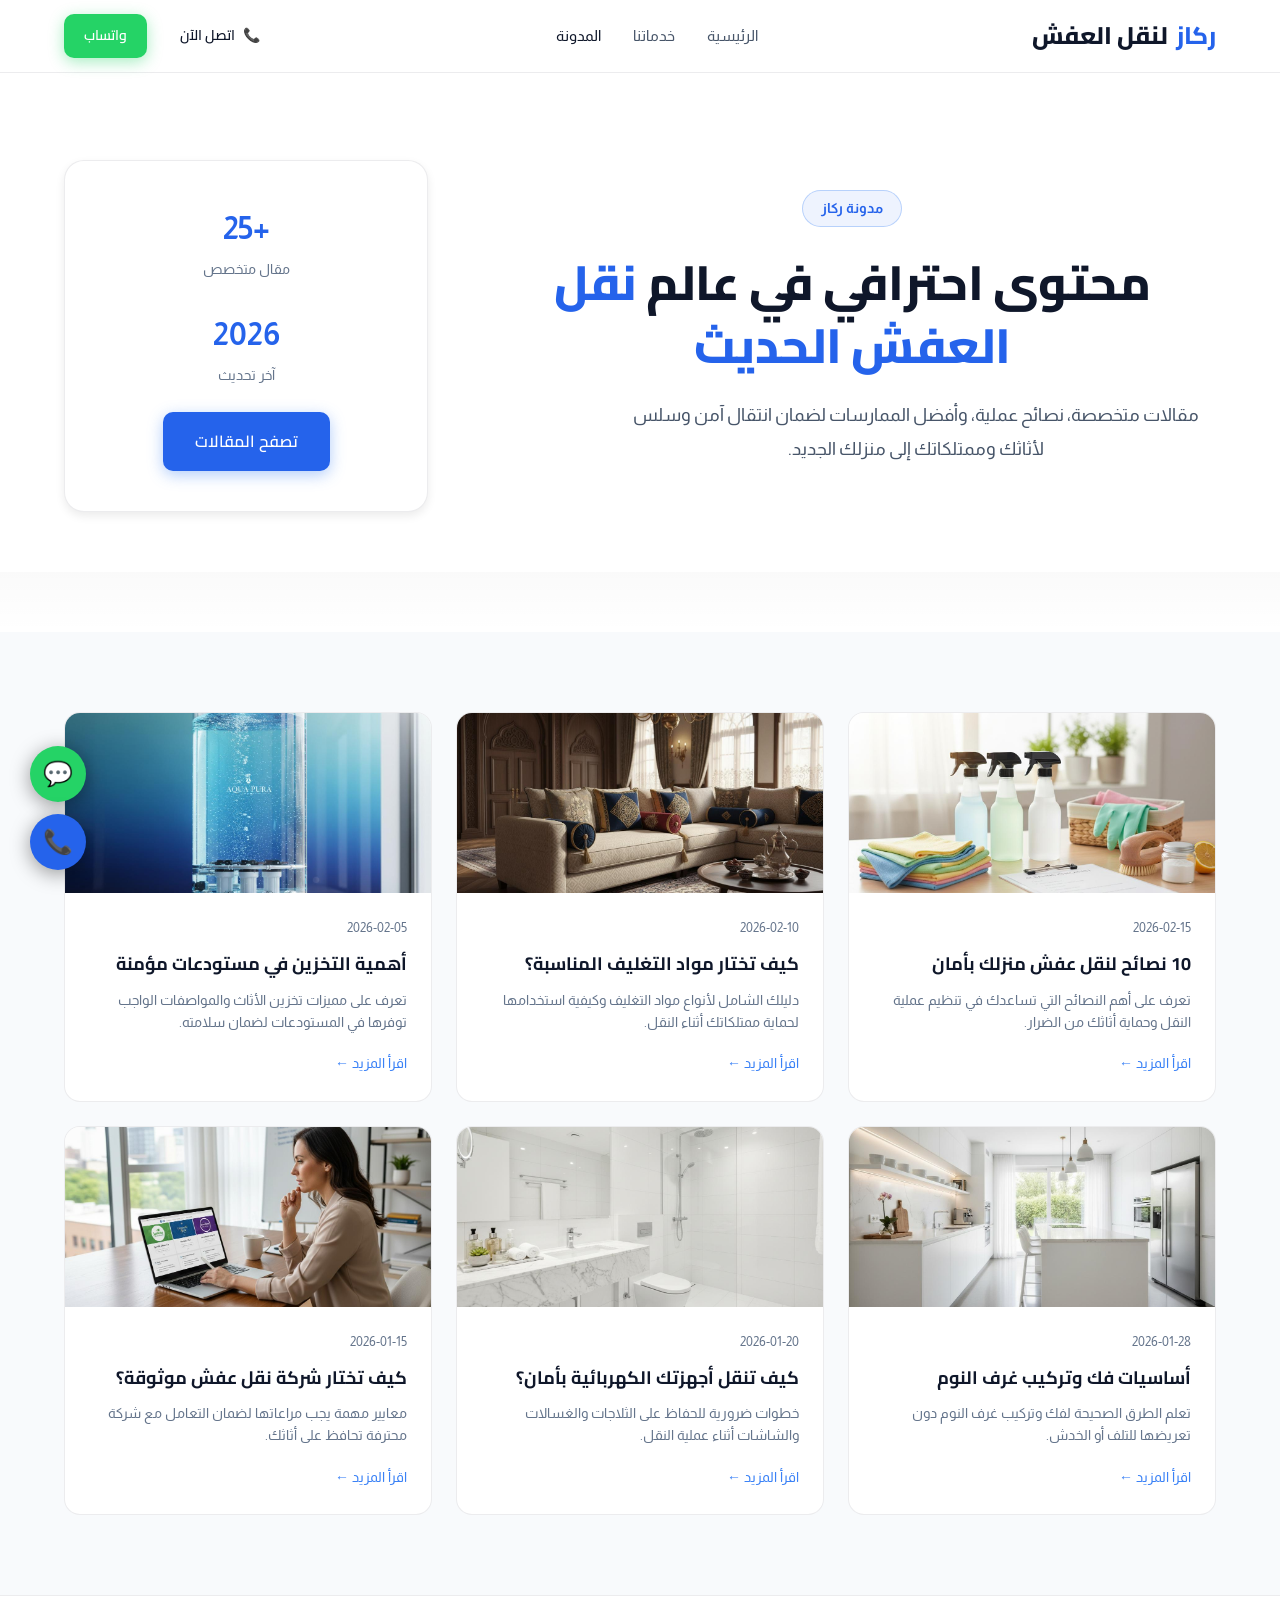
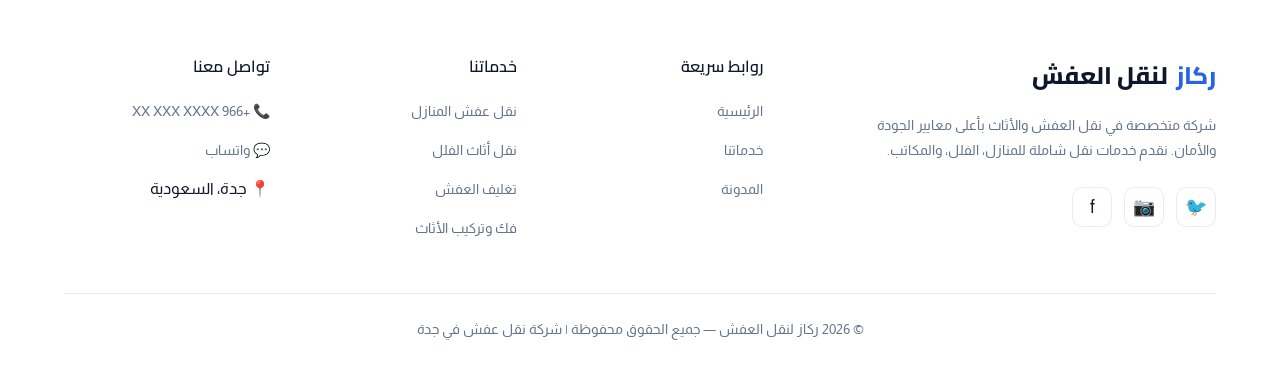
==== blog/index.html @ 2d454f8f "تعديل -1" ====
<!DOCTYPE html>
<html lang="ar" dir="rtl">
<head>
  <meta charset="UTF-8">
  <meta name="viewport" content="width=device-width, initial-scale=1.0">
  <meta name="description" content="مدونة ركاز لنقل العفش - نصائح وأفكار حول نقل الأثاث، تغليف العفش، فك وتركيب، وكل ما يتعلق بالانتقال بين المنازل.">
  <meta name="keywords" content="نصائح نقل عفش، نقل أثاث، تغليف عفش، فك وتركيب، شركة نقل عفش، جدة">
  <meta name="author" content="ركاز لنقل العفش">
  <meta name="robots" content="index, follow">
  
  <title>المدونة | ركاز لنقل العفش</title>
  
  <!-- Fonts -->
  <link rel="preconnect" href="https://fonts.googleapis.com">
  <link rel="preconnect" href="https://fonts.gstatic.com" crossorigin>
  <link href="https://fonts.googleapis.com/css2?family=Cairo:wght@400;500;600;700;800&family=Almarai:wght@300;400;700;800&display=swap" rel="stylesheet">
  
  <!-- Styles -->
  <link rel="stylesheet" href="../assets/css/style.css">
  
  <!-- Favicon -->
  <link rel="icon" type="image/png" href="../assets/images/favicon.png">
</head>
<body>
  <!-- Navbar -->
  <header class="navbar">
    <div class="container navbar__container">
      <a href="../index.html" class="navbar__logo">
        <span>ركاز</span> لنقل العفش
      </a>
      
      <nav class="navbar__menu">
        <a href="../index.html" class="navbar__link">الرئيسية</a>
        <a href="../services.html" class="navbar__link">خدماتنا</a>
        <a href="index.html" class="navbar__link active">المدونة</a>
      </nav>
      
      <div class="navbar__cta">
        <a href="tel:966XXXXXXXXX" class="btn btn--secondary" style="padding: 10px 20px; font-size: 14px;">
          <span>📞</span>
          اتصل الآن
        </a>
        <a href="https://wa.me/966XXXXXXXXX?text=مرحبا%20أريد%20الاستفسار%20عن%20خدمات%20نقل%20العفش" class="btn btn--whatsapp" style="padding: 10px 20px; font-size: 14px;" target="_blank" rel="noopener">
          واتساب
        </a>
      </div>
      
      <button class="navbar__toggle" aria-label="قائمة التنقل">
        <span></span>
        <span></span>
        <span></span>
      </button>
    </div>
  </header>

  <main>
    <!-- Page Header -->
<section class="blog-hero">
  <div class="container blog-hero__wrapper">

    <div class="blog-hero__text">
      <span class="blog-hero__badge">مدونة ركاز</span>

      <h1 class="blog-hero__title">
        محتوى احترافي في عالم
        <span>نقل العفش الحديث</span>
      </h1>

      <p class="blog-hero__description">
        مقالات متخصصة، نصائح عملية، وأفضل الممارسات
        لضمان انتقال آمن وسلس لأثاثك وممتلكاتك إلى منزلك الجديد.
      </p>
    </div>

    <div class="blog-hero__card">
      <div class="blog-hero__stat">
        <strong>+25</strong>
        <span>مقال متخصص</span>
      </div>

      <div class="blog-hero__stat">
        <strong>2026</strong>
        <span>آخر تحديث</span>
      </div>

      <a href="#articles" class="btn btn--primary btn--large">
        تصفح المقالات
      </a>
    </div>

  </div>

  <div class="blog-hero__divider"></div>
</section>

    <!-- Blog Grid -->
    <section class="blog-page">
      <div class="container">
        <div class="blog-grid">
          <!-- Article 1 -->
          <article class="blog-card animate-on-scroll">
            <div class="blog-card__image">
              <img src="../assets/images/blog-1.jpg" alt="نصائح نقل العفش" loading="lazy">
            </div>
            <div class="blog-card__content">
              <span class="blog-card__date">2026-02-15</span>
              <h2 class="blog-card__title">10 نصائح لنقل عفش منزلك بأمان</h2>
              <p class="blog-card__excerpt">
                تعرف على أهم النصائح التي تساعدك في تنظيم عملية النقل وحماية أثاثك من الضرار.
              </p>
              <a href="article.html" class="blog-card__link">
                اقرأ المزيد ←
              </a>
            </div>
          </article>

          <!-- Article 2 -->
          <article class="blog-card animate-on-scroll">
            <div class="blog-card__image">
              <img src="../assets/images/blog-2.jpg" alt="تغليف الأثاث" loading="lazy">
            </div>
            <div class="blog-card__content">
              <span class="blog-card__date">2026-02-10</span>
              <h2 class="blog-card__title">كيف تختار مواد التغليف المناسبة؟</h2>
              <p class="blog-card__excerpt">
                دليلك الشامل لأنواع مواد التغليف وكيفية استخدامها لحماية ممتلكاتك أثناء النقل.
              </p>
              <a href="article.html" class="blog-card__link">
                اقرأ المزيد ←
              </a>
            </div>
          </article>

          <!-- Article 3 -->
          <article class="blog-card animate-on-scroll">
            <div class="blog-card__image">
              <img src="../assets/images/blog-3.jpg" alt="تخزين العفش" loading="lazy">
            </div>
            <div class="blog-card__content">
              <span class="blog-card__date">2026-02-05</span>
              <h2 class="blog-card__title">أهمية التخزين في مستودعات مؤمنة</h2>
              <p class="blog-card__excerpt">
                تعرف على مميزات تخزين الأثاث والمواصفات الواجب توفرها في المستودعات لضمان سلامته.
              </p>
              <a href="article.html" class="blog-card__link">
                اقرأ المزيد ←
              </a>
            </div>
          </article>

          <!-- Article 4 -->
          <article class="blog-card animate-on-scroll">
            <div class="blog-card__image">
              <img src="../assets/images/blog-4.jpg" alt="فك وتركيب الأثاث" loading="lazy">
            </div>
            <div class="blog-card__content">
              <span class="blog-card__date">2026-01-28</span>
              <h2 class="blog-card__title">أساسيات فك وتركيب غرف النوم</h2>
              <p class="blog-card__excerpt">
                تعلم الطرق الصحيحة لفك وتركيب غرف النوم دون تعريضها للتلف أو الخدش.
              </p>
              <a href="article.html" class="blog-card__link">
                اقرأ المزيد ←
              </a>
            </div>
          </article>

          <!-- Article 5 -->
          <article class="blog-card animate-on-scroll">
            <div class="blog-card__image">
              <img src="../assets/images/blog-5.jpg" alt="نقل الأجهزة الكهربائية" loading="lazy">
            </div>
            <div class="blog-card__content">
              <span class="blog-card__date">2026-01-20</span>
              <h2 class="blog-card__title">كيف تنقل أجهزتك الكهربائية بأمان؟</h2>
              <p class="blog-card__excerpt">
                خطوات ضرورية للحفاظ على الثلاجات والغسالات والشاشات أثناء عملية النقل.
              </p>
              <a href="article.html" class="blog-card__link">
                اقرأ المزيد ←
              </a>
            </div>
          </article>

          <!-- Article 6 -->
          <article class="blog-card animate-on-scroll">
            <div class="blog-card__image">
              <img src="../assets/images/blog-6.jpg" alt="اختيار شركة نقل عفش" loading="lazy">
            </div>
            <div class="blog-card__content">
              <span class="blog-card__date">2026-01-15</span>
              <h2 class="blog-card__title">كيف تختار شركة نقل عفش موثوقة؟</h2>
              <p class="blog-card__excerpt">
                معايير مهمة يجب مراعاتها لضمان التعامل مع شركة محترفة تحافظ على أثاثك.
              </p>
              <a href="article.html" class="blog-card__link">
                اقرأ المزيد ←
              </a>
            </div>
          </article>
        </div>
        
        <!-- Pagination -->

      </div>
    </section>
  </main>

  <!-- Footer -->
  <footer class="footer">
    <div class="container">
      <div class="footer__grid">
        <div class="footer__brand">
          <a href="../index.html" class="footer__logo">
            <span>ركاز</span> لنقل العفش
          </a>
          <p class="footer__description">
            شركة متخصصة في نقل العفش والأثاث بأعلى معايير الجودة والأمان. نقدم خدمات نقل شاملة للمنازل، الفلل، والمكاتب.
          </p>
          <div class="footer__social">
            <a href="#" class="footer__social-link" aria-label="تويتر">🐦</a>
            <a href="#" class="footer__social-link" aria-label="انستغرام">📷</a>
            <a href="#" class="footer__social-link" aria-label="فيسبوك">f</a>
          </div>
        </div>
        
        <div class="footer__column">
          <h4 class="footer__title">روابط سريعة</h4>
          <ul class="footer__links">
            <li><a href="../index.html">الرئيسية</a></li>
            <li><a href="../services.html">خدماتنا</a></li>
            <li><a href="index.html">المدونة</a></li>
          </ul>
        </div>
        
        <div class="footer__column">
          <h4 class="footer__title">خدماتنا</h4>
          <ul class="footer__links">
            <li><a href="../services.html">نقل عفش المنازل</a></li>
            <li><a href="../services.html">نقل أثاث الفلل</a></li>
            <li><a href="../services.html">تغليف العفش</a></li>
            <li><a href="../services.html">فك وتركيب الأثاث</a></li>
          </ul>
        </div>
        
        <div class="footer__column">
          <h4 class="footer__title">تواصل معنا</h4>
          <ul class="footer__links">
            <li><a href="tel:966XXXXXXXXX">📞 +966 XX XXX XXXX</a></li>
            <li><a href="https://wa.me/966XXXXXXXXX">💬 واتساب</a></li>
            <li><span>📍 جدة، السعودية</span></li>
          </ul>
        </div>
      </div>
      
      <div class="footer__bottom">
        <p class="footer__copyright">
          © 2026 ركاز لنقل العفش — جميع الحقوق محفوظة | شركة نقل عفش في جدة
        </p>
      </div>
    </div>
  </footer>

  <!-- Floating Buttons -->
  <div class="floating-buttons">
    <a href="https://wa.me/966XXXXXXXXX?text=مرحبا%20أريد%20الاستفسار%20عن%20خدمات%20نقل%20العفش" class="floating-btn floating-btn--whatsapp" target="_blank" rel="noopener" aria-label="تواصل عبر واتساب">
      <span>💬</span>
    </a>
    <a href="tel:966XXXXXXXXX" class="floating-btn floating-btn--call" aria-label="اتصل بنا">
      <span>📞</span>
    </a>
  </div>

  <!-- Scripts -->
  <script src="../assets/js/main.js"></script>
</body>
</html>
---- assets/css/style.css ----
/* ============================================
   ركاز لنقل العفش - Premium Furniture Moving Services Website
   Dark Theme Design
   ============================================ */

/* CSS Variables */
:root {
  --bg-primary: #ffffff;
  --bg-secondary: #f8fafc;
  --bg-card: #ffffff;
  --bg-card-hover: #f1f5f9;

  --accent-primary: #2563eb;
  --accent-secondary: #3b82f6;
  --accent-glow: rgba(37, 99, 235, 0.15);

  --text-primary: #0f172a;
  --text-secondary: #475569;
  --text-muted: #64748b;

  --whatsapp: #25d366;
  --whatsapp-dark: #128c7e;

  --border-color: rgba(15, 23, 42, 0.08);

  --shadow-sm: 0 1px 2px rgba(0, 0, 0, 0.06);
  --shadow-md: 0 4px 10px rgba(0, 0, 0, 0.08);
  --shadow-lg: 0 15px 30px rgba(0, 0, 0, 0.08);
  --shadow-glow: 0 0 40px rgba(37, 99, 235, 0.08);

  --transition-fast: 0.2s ease;
  --transition-normal: 0.3s ease;
  --transition-slow: 0.5s ease;
}

/* Reset & Base */
*,
*::before,
*::after {
  margin: 0;
  padding: 0;
  box-sizing: border-box;
}

html {
  scroll-behavior: smooth;
  font-size: 16px;
}

body {
  font-family: 'Almarai', -apple-system, BlinkMacSystemFont, sans-serif;
  direction: rtl;
  text-align: right;
  line-height: 1.7;
  color: var(--text-primary);
  background-color: var(--bg-primary);
  overflow-x: hidden;
}

h1,
h2,
h3,
h4,
h5,
h6 {
  font-family: 'Cairo', 'Tajawal', sans-serif;
  font-weight: 700;
  line-height: 1.3;
  color: var(--text-primary);
}

p {
  margin-bottom: 1rem;
  color: var(--text-secondary);
}

a {
  text-decoration: none;
  color: inherit;
  transition: var(--transition-fast);
}

img {
  max-width: 100%;
  height: auto;
  display: block;
}

ul,
ol {
  list-style: none;
}

button {
  cursor: pointer;
  border: none;
  background: none;
  font-family: inherit;
}

/* Container */
.container {
  width: 100%;
  max-width: 1200px;

  margin: 0 auto;
  padding: 0 24px;
}

/* ============================================
   Typography
   ============================================ */

.section-title {
  font-size: 36px;
  margin-bottom: 1rem;
  color: var(--text-primary);
  text-align: center;
}

.section-subtitle {
  font-size: 18px;
  color: var(--text-secondary);
  margin-bottom: 3rem;
  text-align: center;
}

/* ============================================
   Buttons
   ============================================ */

.btn {
  display: inline-flex;
  align-items: center;
  justify-content: center;
  gap: 8px;
  padding: 14px 28px;
  font-size: 15px;
  font-weight: 600;
  border-radius: 10px;
  transition: var(--transition-fast);
  font-family: 'Cairo', sans-serif;
}

.btn--primary {
  background: var(--accent-primary);
  color: var(--text-primary);
  box-shadow: 0 4px 15px rgba(59, 130, 246, 0.4);
}

.btn--primary:hover {
  background: var(--accent-secondary);
  transform: translateY(-2px);
  box-shadow: 0 6px 20px rgba(59, 130, 246, 0.5);
}

.btn--secondary {
  background: transparent;
  color: var(--text-primary);
  border: 1px solid rgba(255, 255, 255, 0.2);
}

.btn--secondary:hover {
  background: rgba(255, 255, 255, 0.1);
  border-color: rgba(255, 255, 255, 0.3);
}

.btn--whatsapp {
  background: var(--whatsapp);
  color: white;
  box-shadow: 0 4px 15px rgba(37, 211, 102, 0.4);
}

.btn--whatsapp:hover {
  background: var(--whatsapp-dark);
  transform: translateY(-2px);
  box-shadow: 0 6px 20px rgba(37, 211, 102, 0.5);
}

.btn--large {
  padding: 16px 32px;
  font-size: 16px;
}

/* ============================================
   Navbar
   ============================================ */

.navbar {
  position: fixed;
  top: 0;
  right: 0;
  left: 0;
  z-index: 1000;
  background: rgba(255, 255, 255, 0.8);
  backdrop-filter: blur(12px);
  border-bottom: 1px solid var(--border-color);
  transition: var(--transition-fast);
}

.navbar__container {
  display: flex;
  align-items: center;
  justify-content: space-between;
  height: 72px;
}

.navbar__logo {
  font-family: 'Cairo', sans-serif;
  font-size: 24px;
  font-weight: 800;
  color: var(--text-primary);
  display: flex;
  align-items: center;
  gap: 8px;
}

.navbar__logo span {
  color: var(--accent-primary);
}

.navbar__menu {
  display: flex;
  align-items: center;
  gap: 2rem;
}

.navbar__link {
  font-size: 15px;
  font-weight: 500;
  color: var(--text-secondary);
  padding: 8px 0;
  position: relative;
  transition: var(--transition-fast);
}

.navbar__link:hover,
.navbar__link.active {
  color: var(--text-primary);
}

.navbar__cta {
  display: flex;
  align-items: center;
  gap: 12px;
}

.navbar__toggle {
  display: none;
  flex-direction: column;
  gap: 5px;
  padding: 8px;
}

.navbar__toggle span {
  display: block;
  width: 24px;
  height: 2px;
  background: var(--text-primary);
  border-radius: 2px;
  transition: var(--transition-fast);
}

/* ============================================
   Hero Section
   ============================================ */

.hero {
  min-height: 100vh;
  display: flex;
  flex-direction: column;
  justify-content: center;
  align-items: center;
  padding-top: 72px;
  position: relative;
  overflow: hidden;

  background-image: url('../images/hero-moving.jpg');
  background-size: cover;
  background-position: center;
  background-repeat: no-repeat;
}

.hero::before {
  content: '';
  position: absolute;
  inset: 0;

  background:
    /* Dark overlay */
    linear-gradient(rgba(10, 14, 23, 0.55),
      rgba(10, 14, 23, 0.55)),

    /* glow effects (اللي عندك) */
    radial-gradient(ellipse at top, rgba(59, 130, 246, 0.08) 0%, transparent 50%),
    radial-gradient(ellipse at bottom right, rgba(59, 130, 246, 0.05) 0%, transparent 40%);

  pointer-events: none;
}

.about-rich {
  padding: 120px 0;
  background-color: var(--bg-primary);
}

.about-rich__header {
  text-align: center;
  max-width: 780px;
  margin: 0 auto 70px;
  padding: 40px 30px;
  position: relative;

  background: rgba(255,255,255,0.6);
  backdrop-filter: blur(10px);

  border-radius: 20px;
}

.about-rich__badge {
  display: inline-block;
  font-size: 14px;
  color: var(--accent-primary);
  background: rgba(37,99,235,0.08);
  padding: 6px 18px;
  border-radius: 50px;
  margin-bottom: 18px;
  font-weight: 600;
}

.about-rich__cards {
  display: grid;
  grid-template-columns: repeat(2, 1fr);
  gap: 28px;
  margin-bottom: 50px;
}

.about-box {
  background: #ffffff;
  padding: 35px;
  border-radius: 18px;
  border: 1px solid var(--border-color);
  box-shadow: var(--shadow-sm);
  transition: var(--transition-normal);
  position: relative;
  overflow: hidden;
}
.about-box::before {
  content: "";
  position: absolute;
  top: 0;
  right: 0;
  width: 6px;
  height: 100%;
  background: var(--accent-primary);
  opacity: 0.7;
}

.about-box:hover {
  transform: translateY(-6px);
  box-shadow: var(--shadow-lg);
}
.about-rich__features {
  display: grid;
  grid-template-columns: repeat(2, 1fr);
  gap: 14px;
  margin-bottom: 50px;
  color: var(--text-secondary);
}

.about-rich__stats {
  display: flex;
  justify-content: center;
  gap: 60px;
  margin-bottom: 40px;
}

.about-rich__stats strong {
  font-size: 36px;
  color: var(--accent-primary);
  display: block;
  text-align: center;
}

.about-rich__stats span {
  font-size: 14px;
  color: var(--text-muted);
}
.btn--primary,
.btn--primary:link,
.btn--primary:visited {
  color: #fff;
}
.about-rich__cta {
  text-align: center;
}
.about-rich__title {
  font-size: 38px;
  line-height: 1.4;
  margin-bottom: 18px;
  letter-spacing: -0.5px;
}

.about-rich__title .highlight {
  color: var(--accent-primary);
  position: relative;
}

.about-rich__title .highlight::after {
  content: "";
  position: absolute;
  right: 0;
  bottom: -6px;
  width: 100%;
  height: 8px;
  background: rgba(37,99,235,0.15);
  border-radius: 4px;
  z-index: -1;
}
.hero__content {
  text-align: center;
  position: relative;
  z-index: 1;
  max-width: 800px;
  padding: 0 24px;
}

.hero__badge {
  display: inline-flex;
  align-items: center;
  gap: 8px;
  background: rgba(59, 130, 246, 0.1);
  color: #ffffff;
  padding: 8px 20px;
  border-radius: 50px;
  font-size: 14px;
  margin-bottom: 2rem;
  border: 1px solid rgba(59, 130, 246, 0.2);
}

.hero__title {
  font-size: 52px;
  color: #ffffff;
  text-shadow:
    0 2px 8px rgba(0, 0, 0, 0.6),
    0 4px 20px rgba(0, 0, 0, 0.4);
  margin-bottom: 1.5rem;
  line-height: 1.2;
  font-weight: 800;
}

.hero__title .highlight {
  color: var(--accent-primary);
}

.hero-btn {
  color: #ffffff;

}

.hero__description {
  font-size: 18px;
  color: #ffffff;
  margin-bottom: 2.5rem;
  max-width: 600px;
  margin-left: auto;
  margin-right: auto;
}

.hero__buttons {
  display: flex;
  gap: 16px;
  justify-content: center;
  flex-wrap: wrap;
  margin-bottom: 4rem;
}

.hero__stats {
  display: flex;
  justify-content: center;
  gap: 4rem;
  flex-wrap: wrap;
}

.hero__stat {
  text-align: center;
}

.hero__stat-number {
  font-size: 42px;
  font-weight: 800;
  color: #d7ddeb;
  font-family: 'Cairo', sans-serif;
  line-height: 1;
}

.hero__stat-label {
  font-size: 14px;
  color: #d7ddeb;
  margin-top: 8px;
}

.hero__scroll {
  position: absolute;
  bottom: 40px;
  left: 50%;
  transform: translateX(-50%);
  color: var(--text-muted);
  font-size: 24px;
  animation: bounce 2s infinite;
}

@keyframes bounce {

  0%,
  20%,
  50%,
  80%,
  100% {
    transform: translateX(-50%) translateY(0);
  }

  40% {
    transform: translateX(-50%) translateY(-10px);
  }

  60% {
    transform: translateX(-50%) translateY(-5px);
  }
}

/* ============================================
   AC Maintenance Section
   ============================================ */

.ac-maintenance {
  padding: 100px 0;
  background: linear-gradient(135deg, var(--bg-primary) 0%, var(--bg-secondary) 100%);
  position: relative;
  overflow: hidden;
}

.ac-maintenance::before {
  content: '';
  position: absolute;
  top: 0;
  right: 0;
  left: 0;
  bottom: 0;
  background:
    radial-gradient(ellipse at top left, rgba(59, 130, 246, 0.1) 0%, transparent 50%),
    radial-gradient(ellipse at bottom right, rgba(37, 211, 102, 0.05) 0%, transparent 40%);
  pointer-events: none;
}

.ac-maintenance__header {
  text-align: center;
  margin-bottom: 60px;
  position: relative;
  z-index: 1;
}

.ac-maintenance__badge {
  display: inline-flex;
  align-items: center;
  gap: 8px;
  background: linear-gradient(135deg, rgba(37, 211, 102, 0.15) 0%, rgba(59, 130, 246, 0.15) 100%);
  color: var(--accent-secondary);
  padding: 10px 24px;
  border-radius: 50px;
  font-size: 14px;
  font-weight: 600;
  margin-bottom: 1.5rem;
  border: 1px solid rgba(59, 130, 246, 0.3);
}

.ac-maintenance__container {
  display: grid;
  grid-template-columns: 1fr 1fr;
  gap: 60px;
  align-items: center;
  position: relative;
  z-index: 1;
}

.ac-maintenance__image {
  position: relative;
  border-radius: 24px;
  overflow: hidden;
  box-shadow: var(--shadow-lg);
}

.ac-maintenance__image img {
  width: 100%;
  height: 500px;
  object-fit: cover;
}

.ac-maintenance__experience {
  position: absolute;
  bottom: 24px;
  right: 24px;
  background: rgba(10, 14, 23, 0.9);
  backdrop-filter: blur(10px);
  padding: 20px 30px;
  border-radius: 16px;
  text-align: center;
  border: 1px solid var(--border-color);
}

.ac-maintenance__years {
  display: block;
  font-size: 42px;
  font-weight: 800;
  color: var(--accent-primary);
  font-family: 'Cairo', sans-serif;
  line-height: 1;
}

.ac-maintenance__exp-text {
  font-size: 14px;
  color: var(--text-secondary);
  margin-top: 4px;
  display: block;
}

.ac-maintenance__title {
  font-size: 32px;
  margin-bottom: 20px;
  color: var(--text-primary);
}

.ac-maintenance__description {
  font-size: 16px;
  color: var(--text-secondary);
  margin-bottom: 32px;
  line-height: 1.8;
}

.ac-maintenance__services {
  display: grid;
  grid-template-columns: repeat(2, 1fr);
  gap: 20px;
  margin-bottom: 32px;
}

.ac-service-item {
  display: flex;
  align-items: flex-start;
  gap: 16px;
  background: var(--bg-card);
  padding: 20px;
  border-radius: 16px;
  border: 1px solid var(--border-color);
  transition: var(--transition-fast);
}

.ac-service-item:hover {
  background: var(--bg-card-hover);
  transform: translateY(-4px);
  border-color: rgba(59, 130, 246, 0.3);
}

.ac-service-item__icon {
  width: 48px;
  height: 48px;
  background: rgba(59, 130, 246, 0.1);
  border-radius: 12px;
  display: flex;
  align-items: center;
  justify-content: center;
  font-size: 24px;
  flex-shrink: 0;
}

.ac-service-item__content h4 {
  font-size: 16px;
  margin-bottom: 6px;
  color: var(--text-primary);
}

.ac-service-item__content p {
  font-size: 13px;
  color: var(--text-muted);
  margin-bottom: 0;
  line-height: 1.5;
}

.ac-maintenance__features {
  display: grid;
  grid-template-columns: repeat(2, 1fr);
  gap: 12px;
  margin-bottom: 32px;
}

.ac-feature {
  display: flex;
  align-items: center;
  gap: 10px;
  font-size: 14px;
  color: var(--text-secondary);
}

.ac-feature__check {
  width: 22px;
  height: 22px;
  background: rgba(37, 211, 102, 0.15);
  border-radius: 50%;
  display: flex;
  align-items: center;
  justify-content: center;
  color: var(--whatsapp);
  font-size: 12px;
  font-weight: 700;
  flex-shrink: 0;
}

.ac-maintenance__cta {
  display: flex;
  gap: 16px;
  flex-wrap: wrap;
}

/* ============================================
   Services Grid Section
   ============================================ */
.section-title {
  font-size: 42px;
  font-weight: 800;
  margin-bottom: 14px;
  text-align: center;
  position: relative;
  width: fit-content;
  margin-inline: auto; /* السحر هنا */
  letter-spacing: -0.5px;
}
.section-title::after {
  content: "";
  position: absolute;
  left: 50%;
  transform: translateX(-50%);
  bottom: -10px;
  width: 70px;
  height: 4px;
  background: var(--accent-primary);
  border-radius: 3px;
}
.section-subtitle {
  font-size: 18px;
  color: var(--text-secondary);
  max-width: 600px;
  margin: 25px auto 0;
  line-height: 1.8;
}
.section-badge {
  display: inline-block;
  font-size: 14px;
  font-weight: 600;
  color: var(--accent-primary);
  background: rgba(37,99,235,.08);
  padding: 6px 18px;
  border-radius: 50px;
  margin-bottom: 18px;
}
.services-grid__header {
  text-align: center;
}
.service-grid-card {
  background: #fff;
  border-radius: 18px;
  overflow: hidden;
  border: 1px solid var(--border-color);
  transition: var(--transition-normal);
  position: relative;
  cursor: pointer;
}

.service-grid-card:hover {
  transform: translateY(-10px);
  box-shadow: var(--shadow-lg);
}

.services-grid__container {
  display: grid;
  grid-template-columns: repeat(3, 1fr);
  gap: 24px;
}

.service-grid-card {
  background: var(--bg-card);
  border-radius: 16px;
  overflow: hidden;
  border: 1px solid var(--border-color);
  transition: var(--transition-fast);
}

.service-grid-card:hover {
  background: var(--bg-card-hover);
  transform: translateY(-4px);
  border-color: rgba(59, 130, 246, 0.3);
  box-shadow: var(--shadow-glow);
}

.service-grid-card__image {
  height: 220px;
  overflow: hidden;
  position: relative;
}

.service-grid-card__image img {
  width: 100%;
  height: 100%;
  object-fit: cover;
  transition: transform .6s ease;
}

.service-grid-card:hover img {
  transform: scale(1.08);
}

.service-grid-card:hover .service-grid-card__image img {
  transform: scale(1.05);
}

.service-grid-card__content {
  padding: 26px;
}

.service-grid-card__title {
  font-size: 20px;
  margin-bottom: 10px;
  font-weight: 700;
  transition: .3s;
}

.service-grid-card:hover .service-grid-card__title {
  color: var(--accent-primary);
}

.service-grid-card__description {
  font-size: 14px;
  line-height: 1.7;
  color: var(--text-secondary);
}
.service-grid-card::before {
  content: "";
  position: absolute;
  bottom: 0;
  right: 0;
  height: 3px;
  width: 0;
  background: var(--accent-primary);
  transition: .4s;
}

.service-grid-card:hover::before {
  width: 100%;
}
.services-grid__container {
  display: grid;
  grid-template-columns: repeat(3, 1fr);
  gap: 32px;
}
.service-grid-card:hover {
  box-shadow:
    0 20px 40px rgba(37,99,235,0.12),
    0 5px 15px rgba(0,0,0,0.06);
}
.service-grid-card__list {
  display: grid;
  grid-template-columns: repeat(2, 1fr);
  gap: 8px 14px;
  margin: 18px 0 22px;
  font-size: 13px;
  color: var(--text-secondary);
}

.service-grid-card__list li {
  position: relative;
  padding-right: 18px;
}

.service-grid-card__list li::before {
  content: "✓";
  position: absolute;
  right: 0;
  color: var(--accent-primary);
  font-weight: 700;
  font-size: 12px;
}
.service-grid-card__description {
  font-size: 15px;
  line-height: 1.8;
  margin-bottom: 8px;
}
.service-grid-card__actions {
  display: flex;
  gap: 10px;
  margin-top: auto;
}

.service-grid-card__actions .btn {
  flex: 1;
  padding: 10px 14px;
  font-size: 14px;
}
.service-grid-card {
  display: flex;
  flex-direction: column;
}

.service-grid-card__content {
  display: flex;
  flex-direction: column;
  flex: 1;
}
.service-grid-card__actions {
  opacity: .85;
  transition: .3s;
}

.service-grid-card:hover .service-grid-card__actions {
  opacity: 1;
}
.service-main-title {
  font-size: 40px;
  margin-bottom: 10px;
  line-height: 1.3;
}

.service-main-title span {
  display: block;
  font-size: 16px;
  color: var(--text-muted);
  font-weight: 400;
  margin-top: 6px;
}
/* ============================================
   Service Details Section
   ============================================ */

.service-detail-section {
  padding: 100px 0;
  background: var(--bg-primary);
}

.service-detail-section:nth-child(even) {
  background: var(--bg-secondary);
}

.service-detail-section__container {
  display: grid;
  grid-template-columns: 1fr 1fr;
  gap: 60px;
  align-items: center;
}

.service-detail-section__image {
  border-radius: 20px;
  overflow: hidden;
  box-shadow: var(--shadow-lg);
}

.service-detail-section__image img {
  width: 100%;
  height: 100%;
  object-fit: cover;
}

.service-detail-section__content h2 {
  font-size: 32px;
  margin-bottom: 24px;
  color: var(--text-primary);
}

.service-detail-section__content h3 {
  font-size: 20px;
  margin: 24px 0 12px;
  color: var(--accent-secondary);
}

.service-detail-section__list {
  display: grid;
  gap: 12px;
  margin: 18px 0 28px;
}

.service-detail-section__list li {
  background: var(--bg-card);
  padding: 14px 18px;
  border-radius: 12px;
  border: 1px solid var(--border-color);

  display: flex;
  align-items: center;
  gap: 12px;

  transition: .25s;
}

.service-detail-section__list li:hover {
  transform: translateX(-6px);
  box-shadow: var(--shadow-md);
}

.service-detail-section__list li::before {
  content: "✓";
  min-width: 26px;
  height: 26px;
  background: rgba(37,99,235,0.1);
  border-radius: 50%;

  display: flex;
  align-items: center;
  justify-content: center;

  color: var(--accent-primary);
  font-size: 13px;
  font-weight: bold;
}

.service-detail-section__description {
  background: linear-gradient(
    135deg,
    rgba(37,99,235,0.06),
    transparent
  );

  padding: 22px;
  border-radius: 14px;
  border-right: 4px solid var(--accent-primary);

  font-size: 15px;
  line-height: 1.9;
}
/* توزيع العمودين */
.service-columns {
  display: grid;
  grid-template-columns: 1fr 1fr;
  gap: 28px;
  margin-top: 30px;
}

/* بلوك داخلي */
.service-block {
  background: var(--bg-card);
  padding: 24px;
  border-radius: 16px;
  border: 1px solid var(--border-color);
  box-shadow: var(--shadow-sm);
}

/* ليست احترافية */
.feature-list {
  display: grid;
  gap: 12px;
  margin-top: 14px;
}

.feature-list li {
  position: relative;
  padding-right: 26px;
  font-size: 14px;
  color: var(--text-secondary);
}

.feature-list li::before {
  content: "✓";
  position: absolute;
  right: 0;
  width: 22px;
  height: 22px;
  background: rgba(37,99,235,0.1);
  border-radius: 50%;
  display: flex;
  align-items: center;
  justify-content: center;
  color: var(--accent-primary);
  font-size: 12px;
}

/* صندوق أهمية الخدمة */
.service-highlight {
  margin-top: 28px;
  padding: 22px;
  border-radius: 14px;
  background: linear-gradient(135deg, rgba(37,99,235,0.08), transparent);
  border-right: 4px solid var(--accent-primary);
  font-size: 15px;
  line-height: 1.9;
}
@media (max-width: 900px) {
  .service-columns {
    grid-template-columns: 1fr;
  }
}

/* ============================================
   Why Choose Us - Premium Version
   ============================================ */

.why-us {
  padding: 120px 0;
  background: linear-gradient(
    135deg,
    var(--bg-secondary) 0%,
    #ffffff 60%
  );
  position: relative;
}

.why-us::before {
  content: "";
  position: absolute;
  inset: 0;
  background: radial-gradient(
    circle at top left,
    rgba(37,99,235,.06),
    transparent 40%
  );
  pointer-events: none;
}

.why-us__header {
  text-align: center;
  margin-bottom: 70px;
  position: relative;
  z-index: 1;
}

.why-us__grid {
  display: grid;
  grid-template-columns: repeat(4,1fr);
  gap: 28px;
  position: relative;
  z-index: 1;
}

.why-us__card {
  background: #ffffff;
  padding: 40px 28px;
  border-radius: 20px;
  text-align: center;
  border: 1px solid var(--border-color);
  transition: all .35s ease;
  position: relative;
  overflow: hidden;
}

.why-us__card::before {
  content: "";
  position: absolute;
  inset: 0;
  background: linear-gradient(
    135deg,
    rgba(37,99,235,.04),
    transparent 60%
  );
  opacity: 0;
  transition: .4s;
}

.why-us__card:hover {
  transform: translateY(-10px);
  box-shadow:
    0 20px 40px rgba(37,99,235,.12),
    0 8px 20px rgba(0,0,0,.06);
  border-color: rgba(37,99,235,.3);
}

.why-us__card:hover::before {
  opacity: 1;
}

/* ICON */

.why-us__icon {
  width: 70px;
  height: 70px;
  margin: 0 auto 24px;
  border-radius: 18px;
  background: rgba(37,99,235,.08);
  display: flex;
  align-items: center;
  justify-content: center;
  font-size: 30px;
  transition: .3s;
}

.why-us__card:hover .why-us__icon {
  background: var(--accent-primary);
  color: #fff;
  transform: rotate(-5deg) scale(1.05);
}

/* TITLE */

.why-us__title {
  font-size: 20px;
  font-weight: 700;
  margin-bottom: 14px;
  color: var(--text-primary);
}

/* DESCRIPTION */

.why-us__description {
  font-size: 14px;
  color: var(--text-muted);
  line-height: 1.8;
}

/* Responsive */

@media (max-width:1024px) {
  .why-us__grid {
    grid-template-columns: repeat(2,1fr);
  }
}

@media (max-width:767px) {
  .why-us__grid {
    grid-template-columns: 1fr;
  }
}
/* ============================================
   Statistics Section
   ============================================ */

.stats {
  padding: 80px 0;
  background: var(--bg-primary);
  position: relative;
}

.stats::before {
  content: '';
  position: absolute;
  top: 0;
  right: 0;
  left: 0;
  bottom: 0;
  background: radial-gradient(ellipse at center, rgba(59, 130, 246, 0.08) 0%, transparent 60%);
  pointer-events: none;
}

.stats__grid {
  display: grid;
  grid-template-columns: repeat(4, 1fr);
  gap: 24px;
  position: relative;
  z-index: 1;
}

.stat-card {
  text-align: center;
  padding: 24px;
}

.stat-card__number {
  font-size: 48px;
  font-weight: 800;
  color: var(--accent-primary);
  font-family: 'Cairo', sans-serif;
  line-height: 1;
  margin-bottom: 8px;
}

.stat-card__label {
  font-size: 15px;
  color: var(--text-secondary);
}

/* ============================================
   Testimonials Section
   ============================================ */

.testimonials {
  padding: 100px 0;
  background: var(--bg-secondary);
}

.testimonials__header {
  text-align: center;
  margin-bottom: 60px;
}

.testimonials__grid {
  display: grid;
  grid-template-columns: repeat(3, 1fr);
  gap: 24px;
}

.testimonial-card {
  background: var(--bg-card);
  padding: 32px;
  border-radius: 16px;
  border: 1px solid var(--border-color);
  transition: var(--transition-fast);
}

.testimonial-card:hover {
  background: var(--bg-card-hover);
  border-color: rgba(59, 130, 246, 0.3);
}

.testimonial-card__header {
  display: flex;
  align-items: center;
  gap: 16px;
  margin-bottom: 20px;
}

.testimonial-card__avatar {
  width: 56px;
  height: 56px;
  border-radius: 50%;
  object-fit: cover;
}

.testimonial-card__info h4 {
  font-size: 16px;
  color: var(--text-primary);
  margin-bottom: 4px;
}

.testimonial-card__info span {
  font-size: 13px;
  color: var(--text-muted);
}

.testimonial-card__text {
  font-size: 15px;
  color: var(--text-secondary);
  line-height: 1.7;
  margin-bottom: 16px;
}

.testimonial-card__service {
  display: inline-block;
  background: rgba(59, 130, 246, 0.1);
  color: var(--accent-secondary);
  padding: 6px 14px;
  border-radius: 50px;
  font-size: 13px;
  margin-bottom: 12px;
}

.testimonial-card__date {
  font-size: 12px;
  color: var(--text-muted);
}

/* ============================================
   Blog Preview Section
   ============================================ */

.blog-preview {
  padding: 100px 0;
  background: var(--bg-primary);
}

.blog-preview__header {
  text-align: center;
  margin-bottom: 60px;
}

.blog-preview__grid {
  display: grid;
  grid-template-columns: repeat(3, 1fr);
  gap: 24px;
}

.blog-preview-card {
  background: var(--bg-card);
  border-radius: 16px;
  overflow: hidden;
  border: 1px solid var(--border-color);
  transition: var(--transition-fast);
}

.blog-preview-card:hover {
  background: var(--bg-card-hover);
  transform: translateY(-4px);
  border-color: rgba(59, 130, 246, 0.3);
}

.blog-preview-card__image {
  height: 180px;
  overflow: hidden;
}

.blog-preview-card__image img {
  width: 100%;
  height: 100%;
  object-fit: cover;
  transition: var(--transition-fast);
}

.blog-preview-card:hover .blog-preview-card__image img {
  transform: scale(1.05);
}

.blog-preview-card__content {
  padding: 24px;
}

.blog-preview-card__meta {
  display: flex;
  align-items: center;
  gap: 16px;
  margin-bottom: 12px;
}

.blog-preview-card__category {
  background: rgba(59, 130, 246, 0.1);
  color: var(--accent-secondary);
  padding: 4px 12px;
  border-radius: 50px;
  font-size: 12px;
}

.blog-preview-card__time {
  font-size: 12px;
  color: var(--text-muted);
}

.blog-preview-card__title {
  font-size: 18px;
  margin-bottom: 10px;
  color: var(--text-primary);
  line-height: 1.4;
}

.blog-preview-card__excerpt {
  font-size: 14px;
  color: var(--text-muted);
  margin-bottom: 16px;
  line-height: 1.6;
}

.blog-preview-card__link {
  display: inline-flex;
  align-items: center;
  gap: 8px;
  color: var(--accent-secondary);
  font-weight: 500;
  font-size: 14px;
}

.blog-preview-card__link:hover {
  color: var(--accent-primary);
}

.blog-preview__footer {
  text-align: center;
  margin-top: 50px;
}

/* ============================================
   Contact Section
   ============================================ */

.contact {
  padding: 100px 0;
  background: var(--bg-secondary);
}

.contact__header {
  text-align: center;
  margin-bottom: 60px;
}

.contact__grid {
  display: grid;
  grid-template-columns: repeat(4, 1fr);
  gap: 24px;
}

.contact-card {
  background: var(--bg-card);
  padding: 32px 24px;
  border-radius: 16px;
  text-align: center;
  border: 1px solid var(--border-color);
  transition: var(--transition-fast);
}

.contact-card:hover {
  background: var(--bg-card-hover);
  border-color: rgba(59, 130, 246, 0.3);
}

.contact-card__icon {
  width: 56px;
  height: 56px;
  background: rgba(59, 130, 246, 0.1);
  border-radius: 14px;
  display: flex;
  align-items: center;
  justify-content: center;
  margin: 0 auto 20px;
  font-size: 28px;
}

.contact-card__title {
  font-size: 14px;
  color: var(--text-muted);
  margin-bottom: 8px;
}

.contact-card__info {
  font-size: 16px;
  color: var(--text-primary);
  font-weight: 600;
  margin-bottom: 0;
}

.contact__cta {
  display: flex;
  justify-content: center;
  gap: 16px;
  margin-top: 50px;
}

/* ============================================
   Footer
   ============================================ */

.footer {
  background: var(--bg-primary);
  padding: 60px 0 0;
  border-top: 1px solid var(--border-color);
}

.footer__grid {
  display: grid;
  grid-template-columns: 2fr 1fr 1fr 1fr;
  gap: 40px;
  margin-bottom: 40px;
}

.footer__brand {
  padding-left: 40px;
}

.footer__logo {
  font-family: 'Cairo', sans-serif;
  font-size: 24px;
  font-weight: 800;
  color: var(--text-primary);
  margin-bottom: 16px;
  display: flex;
  align-items: center;
  gap: 8px;
}

.footer__logo span {
  color: var(--accent-primary);
}

.footer__description {
  color: var(--text-muted);
  font-size: 14px;
  line-height: 1.8;
  margin-bottom: 24px;
}

.footer__social {
  display: flex;
  gap: 12px;
}

.footer__social-link {
  width: 40px;
  height: 40px;
  background: var(--bg-card);
  border-radius: 10px;
  display: flex;
  align-items: center;
  justify-content: center;
  font-size: 18px;
  transition: var(--transition-fast);
  border: 1px solid var(--border-color);
}

.footer__social-link:hover {
  background: var(--accent-primary);
  border-color: var(--accent-primary);
}

.footer__title {
  font-size: 16px;
  color: var(--text-primary);
  margin-bottom: 20px;
  font-family: 'Cairo', sans-serif;
  font-weight: 600;
}

.footer__links li {
  margin-bottom: 12px;
}

.footer__links a {
  color: var(--text-muted);
  font-size: 14px;
  transition: var(--transition-fast);
}

.footer__links a:hover {
  color: var(--accent-secondary);
}

.footer__bottom {
  border-top: 1px solid var(--border-color);
  padding: 24px 0;
  text-align: center;
}

.footer__copyright {
  color: var(--text-muted);
  font-size: 14px;
  margin-bottom: 0;
}

/* ============================================
   Floating Buttons
   ============================================ */

.floating-buttons {
  position: fixed;
  bottom: 30px;
  left: 30px;
  z-index: 999;
  display: flex;
  flex-direction: column;
  gap: 12px;
}

.floating-btn {
  width: 56px;
  height: 56px;
  border-radius: 50%;
  display: flex;
  align-items: center;
  justify-content: center;
  font-size: 24px;
  box-shadow: 0 4px 20px rgba(0, 0, 0, 0.4);
  transition: var(--transition-fast);
}

.floating-btn:hover {
  transform: scale(1.1);
}

.floating-btn--whatsapp {
  background: var(--whatsapp);
  color: white;
}

.floating-btn--call {
  background: var(--accent-primary);
  color: white;
}

/* ============================================
   Page Header (for inner pages)
   ============================================ */

.page-header {
  padding: 140px 0 80px;
  background: var(--bg-primary);
  text-align: center;
  position: relative;
}

.page-header::before {
  content: '';
  position: absolute;
  top: 0;
  right: 0;
  left: 0;
  bottom: 0;
  background: radial-gradient(ellipse at top, rgba(59, 130, 246, 0.08) 0%, transparent 50%);
  pointer-events: none;
}

.page-header__content {
  position: relative;
  z-index: 1;
}

.page-header__title {
  font-size: 42px;
  color: var(--text-primary);
  margin-bottom: 1rem;
}

.page-header__description {
  font-size: 18px;
  color: var(--text-secondary);
  max-width: 600px;
  margin: 0 auto;
}

/* ============================================
   Blog Page
   ============================================ */

.blog-page {
  padding: 80px 0;
  background: var(--bg-secondary);
}

.blog-grid {
  display: grid;
  grid-template-columns: repeat(3, 1fr);
  gap: 24px;
}

.blog-card {
  background: var(--bg-card);
  border-radius: 16px;
  overflow: hidden;
  border: 1px solid var(--border-color);
  transition: var(--transition-fast);
}

.blog-card:hover {
  background: var(--bg-card-hover);
  border-color: rgba(59, 130, 246, 0.3);
  transform: translateY(-4px);
}

.blog-card__image {
  height: 180px;
  overflow: hidden;
}

.blog-card__image img {
  width: 100%;
  height: 100%;
  object-fit: cover;
  transition: var(--transition-fast);
}

.blog-card:hover .blog-card__image img {
  transform: scale(1.05);
}

.blog-card__content {
  padding: 24px;
}

.blog-card__date {
  font-size: 13px;
  color: var(--text-muted);
  margin-bottom: 12px;
  display: block;
}

.blog-card__title {
  font-size: 18px;
  margin-bottom: 12px;
  color: var(--text-primary);
  line-height: 1.4;
}

.blog-card__excerpt {
  font-size: 14px;
  color: var(--text-muted);
  margin-bottom: 16px;
  line-height: 1.6;
}

.blog-card__link {
  display: inline-flex;
  align-items: center;
  gap: 8px;
  color: var(--accent-secondary);
  font-weight: 500;
  font-size: 14px;
}

.blog-card__link:hover {
  color: var(--accent-primary);
}

.blog-pagination {
  text-align: center;
  margin-top: 50px;
}

/* Article Page */

.article {
  padding: 80px 0;
  background: var(--bg-secondary);
}

.article__container {
  max-width: 800px;
  margin: 0 auto;
}

.article__header {
  margin-bottom: 40px;
  text-align: center;
}

.article__date {
  color: var(--text-muted);
  font-size: 14px;
  margin-bottom: 16px;
  display: block;
}

.article__title {
  font-size: 36px;
  margin-bottom: 24px;
  color: var(--text-primary);
  line-height: 1.3;
}

.article__content {
  font-size: 17px;
  line-height: 1.9;
  color: var(--text-secondary);
}

.article__content h2 {
  font-size: 26px;
  margin: 48px 0 24px;
  color: var(--text-primary);
}

.article__content h3 {
  font-size: 22px;
  margin: 36px 0 18px;
  color: var(--text-primary);
}

.article__content p {
  margin-bottom: 24px;
}

.article__content ul,
.article__content ol {
  margin-bottom: 24px;
  padding-right: 24px;
}

.article__content li {
  margin-bottom: 12px;
  position: relative;
}

.article__content ul li::before {
  content: '';
  position: absolute;
  right: -20px;
  top: 12px;
  width: 6px;
  height: 6px;
  background: var(--accent-primary);
  border-radius: 50%;
}

.article__cta {
  background: var(--bg-card);
  padding: 40px;
  border-radius: 16px;
  margin-top: 60px;
  text-align: center;
  border: 1px solid var(--border-color);
}

.article__cta-title {
  font-size: 24px;
  margin-bottom: 12px;
  color: var(--text-primary);
}

.article__cta-text {
  font-size: 16px;
  color: var(--text-muted);
  margin-bottom: 24px;
}

/* ============================================
   Animations
   ============================================ */

@keyframes fadeInUp {
  from {
    opacity: 0;
    transform: translateY(30px);
  }

  to {
    opacity: 1;
    transform: translateY(0);
  }
}

.animate-on-scroll {
  opacity: 0;
  transform: translateY(30px);
  transition: opacity 0.6s ease, transform 0.6s ease;
}

.animate-on-scroll.animated {
  opacity: 1;
  transform: translateY(0);
}

/* ============================================
   Responsive Design
   ============================================ */

@media (min-width: 768px) {
  .navbar__menu {
    display: flex !important;
  }
}

@media (max-width: 1024px) {
  .ac-maintenance__container {
    grid-template-columns: 1fr;
    gap: 40px;
  }

  .ac-maintenance__image {
    order: -1;
  }

  .ac-maintenance__image img {
    height: 350px;
  }

  .ac-maintenance__services {
    grid-template-columns: repeat(2, 1fr);
  }

  .services-grid__container,
  .testimonials__grid,
  .blog-preview__grid,
  .blog-grid {
    grid-template-columns: repeat(2, 1fr);
  }

  .why-us__grid {
    grid-template-columns: repeat(2, 1fr);
  }

  .stats__grid {
    grid-template-columns: repeat(2, 1fr);
  }

  .service-detail-section__container {
    grid-template-columns: 1fr;
    gap: 40px;
  }

  .service-detail-section__image {
    order: -1;
  }

  .footer__grid {
    grid-template-columns: repeat(2, 1fr);
  }

  .footer__brand {
    grid-column: 1 / -1;
    padding-left: 0;
  }
}

@media (max-width: 767px) {
  .hero__title {
    font-size: 36px;
  }

  .section-title {
    font-size: 28px;
  }

  .ac-maintenance {
    padding: 60px 0;
  }

  .ac-maintenance__title {
    font-size: 24px;
  }

  .ac-maintenance__services {
    grid-template-columns: 1fr;
  }

  .ac-maintenance__features {
    grid-template-columns: 1fr;
  }

  .ac-maintenance__cta {
    flex-direction: column;
  }

  .ac-maintenance__cta .btn {
    width: 100%;
  }

  .ac-maintenance__experience {
    padding: 15px 20px;
  }

  .ac-maintenance__years {
    font-size: 32px;
  }

  .navbar__toggle {
    display: flex;
  }

  .navbar__menu {
    position: fixed;
    top: 72px;
    right: 0;
    left: 0;
    background: var(--bg-primary);
    flex-direction: column;
    padding: 24px;
    gap: 16px;
    border-bottom: 1px solid var(--border-color);
    display: none;
  }

  .navbar__menu.active {
    display: flex;
  }

  .navbar__cta {
    display: none;
  }

  .hero__stats {
    gap: 2rem;
  }

  .hero__stat-number {
    font-size: 32px;
  }

  .services-grid__container,
  .testimonials__grid,
  .blog-preview__grid,
  .blog-grid,
  .why-us__grid,
  .stats__grid,
  .contact__grid {
    grid-template-columns: 1fr;
  }

  .footer__grid {
    grid-template-columns: 1fr;
    gap: 40px;
  }

  .footer__brand {
    padding-left: 0;
  }

  .contact__cta {
    flex-direction: column;
  }

  .contact__cta .btn {
    width: 100%;
  }
}

@media (max-width: 479px) {
  .container {
    padding: 0 16px;
  }

  .hero__title {
    font-size: 28px;
  }

  .btn {
    width: 100%;
  }

  .hero__buttons {
    flex-direction: column;
  }

  .floating-buttons {
    bottom: 20px;
    left: 20px;
  }

  .floating-btn {
    width: 48px;
    height: 48px;
    font-size: 20px;
  }

  .service-detail-section__content h2 {
    font-size: 24px;
  }
}
/* ============================================
   Premium Blog Hero
   ============================================ */

.blog-hero {
  position: relative;
  padding: 180px 0 120px;
  text-align: center;
  overflow: hidden;
  background: linear-gradient(
    135deg,
    #0f172a 0%,
    #1e293b 50%,
    #111827 100%
  );
  color: #fff;
}

/* Glow overlay */
.blog-hero__overlay {
  position: absolute;
  inset: 0;
  background:
    radial-gradient(circle at top left,
      rgba(37,99,235,.25),
      transparent 40%),
    radial-gradient(circle at bottom right,
      rgba(59,130,246,.15),
      transparent 50%);
  pointer-events: none;
}

.blog-hero__content {
  position: relative;
  z-index: 2;
  max-width: 850px;
}

/* Badge */

.blog-hero__badge {
  display: inline-block;
  padding: 8px 20px;
  border-radius: 50px;
  background: rgba(59,130,246,.15);
  border: 1px solid rgba(59,130,246,.3);
  font-size: 14px;
  margin-bottom: 28px;
  backdrop-filter: blur(8px);
}

/* Title */

.blog-hero__title {
  font-size: 52px;
  font-weight: 800;
  line-height: 1.3;
  margin-bottom: 24px;
  letter-spacing: -0.5px;
}

.blog-hero__title span {
  color: #3b82f6;
  position: relative;
}

.blog-hero__title span::after {
  content: "";
  position: absolute;
  right: 0;
  bottom: -6px;
  width: 100%;
  height: 8px;
  background: rgba(59,130,246,.25);
  border-radius: 4px;
  z-index: -1;
}

/* Description */

/* ============================================
   Premium Editorial Blog Hero
   ============================================ */

.blog-hero {
  position: relative;
  padding: 160px 0 120px;
  background: #ffffff;
}

.blog-hero__wrapper {
  display: grid;
  grid-template-columns: 2fr 1fr;
  gap: 60px;
  align-items: center;
}

/* TEXT SIDE */

.blog-hero__badge {
  display: inline-block;
  font-size: 14px;
  font-weight: 600;
  color: var(--accent-primary);
  background: rgba(37,99,235,.08);
  padding: 6px 18px;
  border-radius: 50px;
  margin-bottom: 24px;
}

.blog-hero__title {
  font-size: 48px;
  font-weight: 800;
  line-height: 1.3;
  margin-bottom: 22px;
  color: var(--text-primary);
}

.blog-hero__title span {
  color: var(--accent-primary);
}

.blog-hero__description {
  font-size: 18px;
  color: var(--text-secondary);
  line-height: 1.9;
  max-width: 600px;
}

/* CARD SIDE */

.blog-hero__card {
  background: #ffffff;
  border: 1px solid var(--border-color);
  border-radius: 20px;
  padding: 40px;
  box-shadow: var(--shadow-md);
  text-align: center;
  transition: .3s;
}

.blog-hero__card:hover {
  transform: translateY(-6px);
  box-shadow: var(--shadow-lg);
}

.blog-hero__stat {
  margin-bottom: 24px;
}

.blog-hero__stat strong {
  display: block;
  font-size: 32px;
  color: var(--accent-primary);
}

.blog-hero__stat span {
  font-size: 14px;
  color: var(--text-muted);
}

/* Divider */

.blog-hero__divider {
  position: absolute;
  bottom: 0;
  left: 0;
  width: 100%;
  height: 60px;
  background: linear-gradient(
    to bottom,
    rgba(0,0,0,0.02),
    transparent
  );
}

/* Responsive */

@media (max-width: 992px) {
  .blog-hero__wrapper {
    grid-template-columns: 1fr;
    text-align: center;
  }

  .blog-hero__description {
    margin: 0 auto;
  }
}
/* ============================================
   Services Hero - Premium White Layout
   ============================================ */

.services-hero {
  padding: 160px 0 120px;
  background: linear-gradient(
    180deg,
    #ffffff 0%,
    #f8fafc 100%
  );
  position: relative;
}

.services-hero__wrapper {
  display: grid;
  grid-template-columns: 2fr 1fr;
  gap: 60px;
  align-items: center;
}

/* Content */

.services-hero__badge {
  display: inline-block;
  font-size: 14px;
  font-weight: 600;
  color: var(--accent-primary);
  background: rgba(37,99,235,.08);
  padding: 6px 18px;
  border-radius: 50px;
  margin-bottom: 24px;
}

.services-hero__title {
  font-size: 46px;
  font-weight: 800;
  line-height: 1.3;
  margin-bottom: 22px;
  color: var(--text-primary);
}

.services-hero__title span {
  display: block;
  color: var(--accent-primary);
  margin-top: 6px;
}

.services-hero__description {
  font-size: 18px;
  color: var(--text-secondary);
  line-height: 1.9;
  max-width: 600px;
}

/* Highlights Box */

/* ============================================
   Creative Services Banner
   ============================================ */

.services-banner {
  position: relative;
  padding: 170px 0 120px;
  background: #ffffff;
  overflow: hidden;
}

/* soft background texture */

.services-banner::before {
  content: "";
  position: absolute;
  inset: 0;
  background:
    radial-gradient(circle at 10% 20%, rgba(37,99,235,.06), transparent 40%),
    radial-gradient(circle at 90% 80%, rgba(59,130,246,.05), transparent 50%);
  pointer-events: none;
}

.services-banner__inner {
  position: relative;
  display: flex;
  align-items: flex-start;
  gap: 30px;
  max-width: 900px;
}

/* vertical accent line */

.services-banner__line {
  width: 6px;
  height: 120px;
  background: var(--accent-primary);
  border-radius: 4px;
  margin-top: 10px;
}

/* content */

.services-banner__title {
  font-size: 54px;
  font-weight: 800;
  line-height: 1.2;
  margin-bottom: 24px;
  color: var(--text-primary);
}

.services-banner__title span {
  position: relative;
  display: inline-block;
  color: var(--accent-primary);
}

.services-banner__title span::after {
  content: "";
  position: absolute;
  right: 0;
  bottom: 8px;
  width: 100%;
  height: 14px;
  background: rgba(37,99,235,.15);
  z-index: -1;
  border-radius: 6px;
}

.services-banner__description {
  font-size: 18px;
  line-height: 1.9;
  color: var(--text-secondary);
  margin-bottom: 30px;
  max-width: 600px;
}

.services-banner__link {
  font-size: 15px;
  font-weight: 600;
  color: var(--accent-primary);
  text-decoration: none;
  position: relative;
  transition: .3s;
}

.services-banner__link::after {
  content: "";
  position: absolute;
  bottom: -4px;
  right: 0;
  width: 0;
  height: 2px;
  background: var(--accent-primary);
  transition: .3s;
}

.services-banner__link:hover::after {
  width: 100%;
}

/* Responsive */

@media (max-width: 768px) {
  .services-banner__inner {
    flex-direction: column;
    gap: 20px;
  }

  .services-banner__line {
    height: 6px;
    width: 60px;
  }

  .services-banner__title {
    font-size: 36px;
  }
}
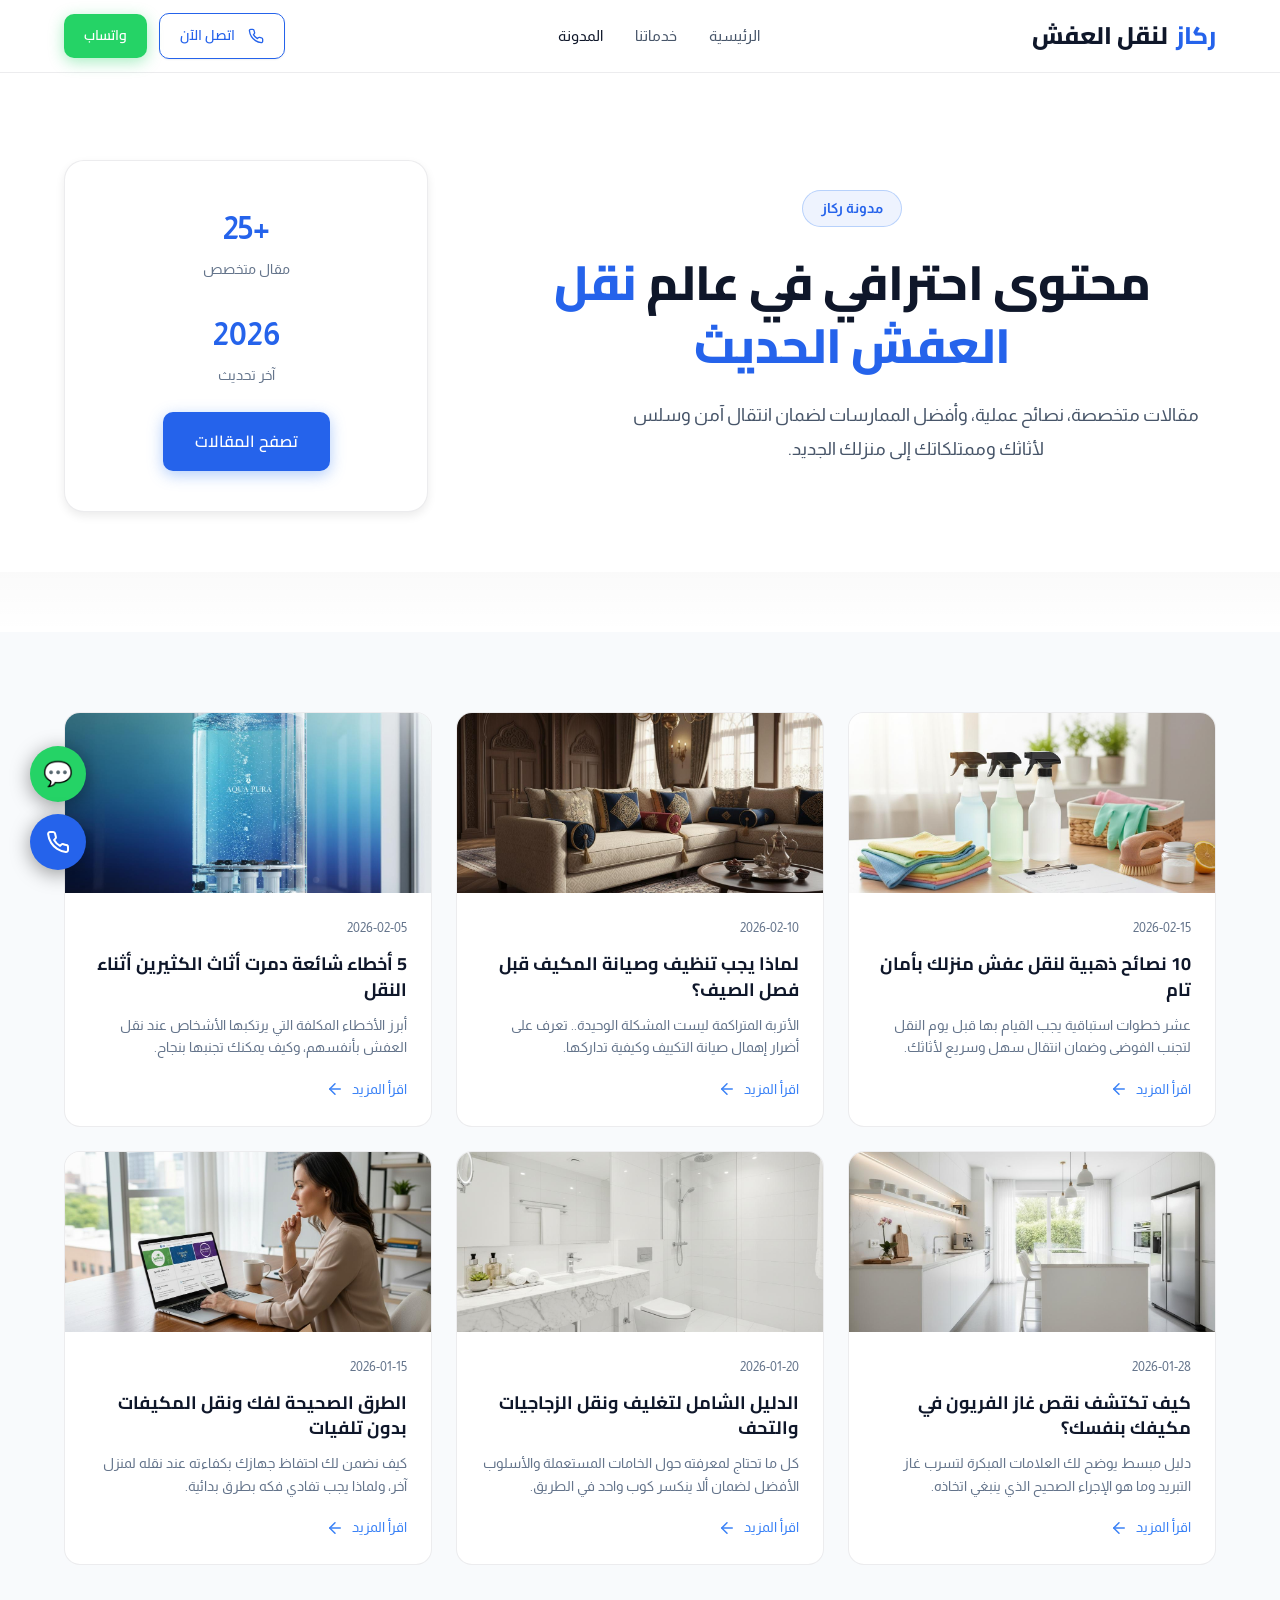
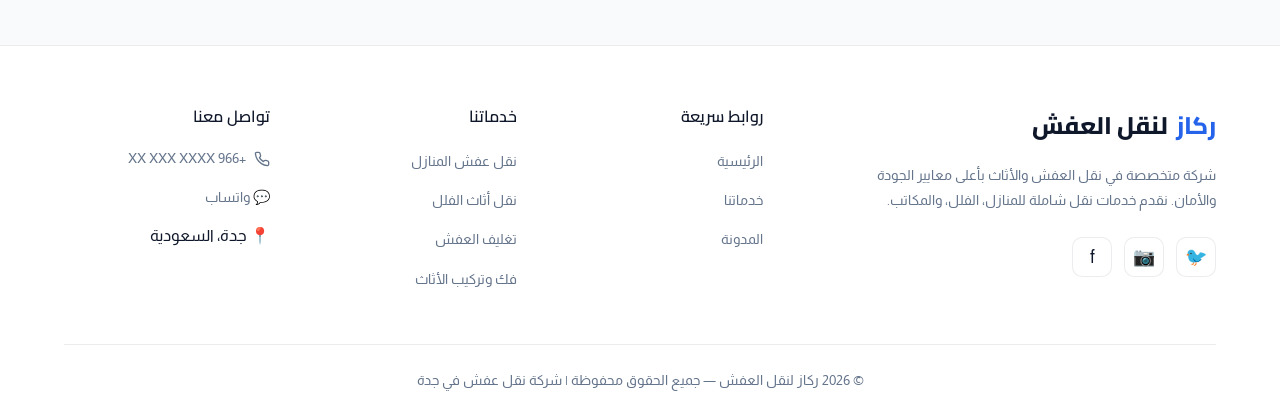
==== commit 436f37e1: "تعديل -2" ====
--- a/blog/index.html
+++ b/blog/index.html
@@ -1,6 +1,8 @@
 <!DOCTYPE html>
 <html lang="ar" dir="rtl">
 <head>
+  <!-- Favicon -->
+  <link rel="icon" href="../assets/images/favicon.webp" type="image/webp">
   <meta charset="UTF-8">
   <meta name="viewport" content="width=device-width, initial-scale=1.0">
   <meta name="description" content="مدونة ركاز لنقل العفش - نصائح وأفكار حول نقل الأثاث، تغليف العفش، فك وتركيب، وكل ما يتعلق بالانتقال بين المنازل.">
@@ -19,7 +21,7 @@
   <link rel="stylesheet" href="../assets/css/style.css">
   
   <!-- Favicon -->
-  <link rel="icon" type="image/png" href="../assets/images/favicon.png">
+  <link rel="icon" type="image/webp" href="../assets/images/favicon.webp">
 </head>
 <body>
   <!-- Navbar -->
@@ -37,7 +39,7 @@
       
       <div class="navbar__cta">
         <a href="tel:966XXXXXXXXX" class="btn btn--secondary" style="padding: 10px 20px; font-size: 14px;">
-          <span>📞</span>
+          <svg xmlns="http://www.w3.org/2000/svg" width="16" height="16" viewBox="0 0 24 24" fill="none" stroke="currentColor" stroke-width="2" stroke-linecap="round" stroke-linejoin="round" style="margin-left:5px"><path d="M22 16.92v3a2 2 0 0 1-2.18 2 19.79 19.79 0 0 1-8.63-3.07 19.5 19.5 0 0 1-6-6 19.79 19.79 0 0 1-3.07-8.67A2 2 0 0 1 4.11 2h3a2 2 0 0 1 2 1.72 12.84 12.84 0 0 0 .7 2.81 2 2 0 0 1-.45 2.11L8.09 9.91a16 16 0 0 0 6 6l1.27-1.27a2 2 0 0 1 2.11-.45 12.84 12.84 0 0 0 2.81.7A2 2 0 0 1 22 16.92z"/></svg>
           اتصل الآن
         </a>
         <a href="https://wa.me/966XXXXXXXXX?text=مرحبا%20أريد%20الاستفسار%20عن%20خدمات%20نقل%20العفش" class="btn btn--whatsapp" style="padding: 10px 20px; font-size: 14px;" target="_blank" rel="noopener">
@@ -97,104 +99,110 @@
     <section class="blog-page">
       <div class="container">
         <div class="blog-grid">
-          <!-- Article 1 -->
-          <article class="blog-card animate-on-scroll">
-            <div class="blog-card__image">
-              <img src="../assets/images/blog-1.jpg" alt="نصائح نقل العفش" loading="lazy">
+          <!-- Article 1: Moving -->
+          <article class="blog-card animate-on-scroll">
+            <div class="blog-card__image">
+              <img src="../assets/images/blog-1.webp" alt="نصائح نقل العفش" loading="lazy">
             </div>
             <div class="blog-card__content">
               <span class="blog-card__date">2026-02-15</span>
-              <h2 class="blog-card__title">10 نصائح لنقل عفش منزلك بأمان</h2>
-              <p class="blog-card__excerpt">
-                تعرف على أهم النصائح التي تساعدك في تنظيم عملية النقل وحماية أثاثك من الضرار.
-              </p>
-              <a href="article.html" class="blog-card__link">
-                اقرأ المزيد ←
-              </a>
-            </div>
-          </article>
-
-          <!-- Article 2 -->
-          <article class="blog-card animate-on-scroll">
-            <div class="blog-card__image">
-              <img src="../assets/images/blog-2.jpg" alt="تغليف الأثاث" loading="lazy">
+              <h2 class="blog-card__title">10 نصائح ذهبية لنقل عفش منزلك بأمان تام</h2>
+              <p class="blog-card__excerpt">
+                عشر خطوات استباقية يجب القيام بها قبل يوم النقل لتجنب الفوضى وضمان انتقال سهل وسريع لأثاثك.
+              </p>
+              <a href="article.html" class="blog-card__link">
+                اقرأ المزيد 
+                <svg xmlns="http://www.w3.org/2000/svg" width="18" height="18" viewBox="0 0 24 24" fill="none" stroke="currentColor" stroke-width="2" stroke-linecap="round" stroke-linejoin="round"><path d="M19 12H5"/><path d="m12 19-7-7 7-7"/></svg>
+              </a>
+            </div>
+          </article>
+
+          <!-- Article 2: AC -->
+          <article class="blog-card animate-on-scroll">
+            <div class="blog-card__image">
+              <img src="../assets/images/blog-2.webp" alt="صيانة المكيفات" loading="lazy">
             </div>
             <div class="blog-card__content">
               <span class="blog-card__date">2026-02-10</span>
-              <h2 class="blog-card__title">كيف تختار مواد التغليف المناسبة؟</h2>
-              <p class="blog-card__excerpt">
-                دليلك الشامل لأنواع مواد التغليف وكيفية استخدامها لحماية ممتلكاتك أثناء النقل.
-              </p>
-              <a href="article.html" class="blog-card__link">
-                اقرأ المزيد ←
-              </a>
-            </div>
-          </article>
-
-          <!-- Article 3 -->
-          <article class="blog-card animate-on-scroll">
-            <div class="blog-card__image">
-              <img src="../assets/images/blog-3.jpg" alt="تخزين العفش" loading="lazy">
+              <h2 class="blog-card__title">لماذا يجب تنظيف وصيانة المكيف قبل فصل الصيف؟</h2>
+              <p class="blog-card__excerpt">
+                الأتربة المتراكمة ليست المشكلة الوحيدة.. تعرف على أضرار إهمال صيانة التكييف وكيفية تداركها.
+              </p>
+              <a href="article.html" class="blog-card__link">
+                اقرأ المزيد 
+                <svg xmlns="http://www.w3.org/2000/svg" width="18" height="18" viewBox="0 0 24 24" fill="none" stroke="currentColor" stroke-width="2" stroke-linecap="round" stroke-linejoin="round"><path d="M19 12H5"/><path d="m12 19-7-7 7-7"/></svg>
+              </a>
+            </div>
+          </article>
+
+          <!-- Article 3: Moving -->
+          <article class="blog-card animate-on-scroll">
+            <div class="blog-card__image">
+              <img src="../assets/images/blog-3.webp" alt="نقل الأثاث" loading="lazy">
             </div>
             <div class="blog-card__content">
               <span class="blog-card__date">2026-02-05</span>
-              <h2 class="blog-card__title">أهمية التخزين في مستودعات مؤمنة</h2>
-              <p class="blog-card__excerpt">
-                تعرف على مميزات تخزين الأثاث والمواصفات الواجب توفرها في المستودعات لضمان سلامته.
-              </p>
-              <a href="article.html" class="blog-card__link">
-                اقرأ المزيد ←
-              </a>
-            </div>
-          </article>
-
-          <!-- Article 4 -->
-          <article class="blog-card animate-on-scroll">
-            <div class="blog-card__image">
-              <img src="../assets/images/blog-4.jpg" alt="فك وتركيب الأثاث" loading="lazy">
+              <h2 class="blog-card__title">5 أخطاء شائعة دمرت أثاث الكثيرين أثناء النقل</h2>
+              <p class="blog-card__excerpt">
+                أبرز الأخطاء المكلفة التي يرتكبها الأشخاص عند نقل العفش بأنفسهم، وكيف يمكنك تجنبها بنجاح.
+              </p>
+              <a href="article.html" class="blog-card__link">
+                اقرأ المزيد 
+                <svg xmlns="http://www.w3.org/2000/svg" width="18" height="18" viewBox="0 0 24 24" fill="none" stroke="currentColor" stroke-width="2" stroke-linecap="round" stroke-linejoin="round"><path d="M19 12H5"/><path d="m12 19-7-7 7-7"/></svg>
+              </a>
+            </div>
+          </article>
+
+          <!-- Article 4: AC -->
+          <article class="blog-card animate-on-scroll">
+            <div class="blog-card__image">
+              <img src="../assets/images/blog-4.webp" alt="تعبئة الفريون للمكيفات" loading="lazy">
             </div>
             <div class="blog-card__content">
               <span class="blog-card__date">2026-01-28</span>
-              <h2 class="blog-card__title">أساسيات فك وتركيب غرف النوم</h2>
-              <p class="blog-card__excerpt">
-                تعلم الطرق الصحيحة لفك وتركيب غرف النوم دون تعريضها للتلف أو الخدش.
-              </p>
-              <a href="article.html" class="blog-card__link">
-                اقرأ المزيد ←
-              </a>
-            </div>
-          </article>
-
-          <!-- Article 5 -->
-          <article class="blog-card animate-on-scroll">
-            <div class="blog-card__image">
-              <img src="../assets/images/blog-5.jpg" alt="نقل الأجهزة الكهربائية" loading="lazy">
+              <h2 class="blog-card__title">كيف تكتشف نقص غاز الفريون في مكيفك بنفسك؟</h2>
+              <p class="blog-card__excerpt">
+                دليل مبسط يوضح لك العلامات المبكرة لتسرب غاز التبريد وما هو الإجراء الصحيح الذي ينبغي اتخاذه.
+              </p>
+              <a href="article.html" class="blog-card__link">
+                اقرأ المزيد 
+                <svg xmlns="http://www.w3.org/2000/svg" width="18" height="18" viewBox="0 0 24 24" fill="none" stroke="currentColor" stroke-width="2" stroke-linecap="round" stroke-linejoin="round"><path d="M19 12H5"/><path d="m12 19-7-7 7-7"/></svg>
+              </a>
+            </div>
+          </article>
+
+          <!-- Article 5: Moving -->
+          <article class="blog-card animate-on-scroll">
+            <div class="blog-card__image">
+              <img src="../assets/images/blog-5.webp" alt="تغليف التحف والزجاج" loading="lazy">
             </div>
             <div class="blog-card__content">
               <span class="blog-card__date">2026-01-20</span>
-              <h2 class="blog-card__title">كيف تنقل أجهزتك الكهربائية بأمان؟</h2>
-              <p class="blog-card__excerpt">
-                خطوات ضرورية للحفاظ على الثلاجات والغسالات والشاشات أثناء عملية النقل.
-              </p>
-              <a href="article.html" class="blog-card__link">
-                اقرأ المزيد ←
-              </a>
-            </div>
-          </article>
-
-          <!-- Article 6 -->
-          <article class="blog-card animate-on-scroll">
-            <div class="blog-card__image">
-              <img src="../assets/images/blog-6.jpg" alt="اختيار شركة نقل عفش" loading="lazy">
+              <h2 class="blog-card__title">الدليل الشامل لتغليف ونقل الزجاجيات والتحف</h2>
+              <p class="blog-card__excerpt">
+                كل ما تحتاج لمعرفته حول الخامات المستعملة والأسلوب الأفضل لضمان ألا ينكسر كوب واحد في الطريق.
+              </p>
+              <a href="article.html" class="blog-card__link">
+                اقرأ المزيد 
+                <svg xmlns="http://www.w3.org/2000/svg" width="18" height="18" viewBox="0 0 24 24" fill="none" stroke="currentColor" stroke-width="2" stroke-linecap="round" stroke-linejoin="round"><path d="M19 12H5"/><path d="m12 19-7-7 7-7"/></svg>
+              </a>
+            </div>
+          </article>
+
+          <!-- Article 6: AC -->
+          <article class="blog-card animate-on-scroll">
+            <div class="blog-card__image">
+              <img src="../assets/images/blog-6.webp" alt="تأسيس وتركيب المكيفات" loading="lazy">
             </div>
             <div class="blog-card__content">
               <span class="blog-card__date">2026-01-15</span>
-              <h2 class="blog-card__title">كيف تختار شركة نقل عفش موثوقة؟</h2>
-              <p class="blog-card__excerpt">
-                معايير مهمة يجب مراعاتها لضمان التعامل مع شركة محترفة تحافظ على أثاثك.
-              </p>
-              <a href="article.html" class="blog-card__link">
-                اقرأ المزيد ←
+              <h2 class="blog-card__title">الطرق الصحيحة لفك ونقل المكيفات بدون تلفيات</h2>
+              <p class="blog-card__excerpt">
+                كيف نضمن لك احتفاظ جهازك بكفاءته عند نقله لمنزل آخر، ولماذا يجب تفادي فكه بطرق بدائية.
+              </p>
+              <a href="article.html" class="blog-card__link">
+                اقرأ المزيد 
+                <svg xmlns="http://www.w3.org/2000/svg" width="18" height="18" viewBox="0 0 24 24" fill="none" stroke="currentColor" stroke-width="2" stroke-linecap="round" stroke-linejoin="round"><path d="M19 12H5"/><path d="m12 19-7-7 7-7"/></svg>
               </a>
             </div>
           </article>
@@ -246,7 +254,7 @@
         <div class="footer__column">
           <h4 class="footer__title">تواصل معنا</h4>
           <ul class="footer__links">
-            <li><a href="tel:966XXXXXXXXX">📞 +966 XX XXX XXXX</a></li>
+            <li><a href="tel:966XXXXXXXXX" style="display:flex; align-items:center; gap:8px;"><svg xmlns="http://www.w3.org/2000/svg" width="16" height="16" viewBox="0 0 24 24" fill="none" stroke="currentColor" stroke-width="2" stroke-linecap="round" stroke-linejoin="round"><path d="M22 16.92v3a2 2 0 0 1-2.18 2 19.79 19.79 0 0 1-8.63-3.07 19.5 19.5 0 0 1-6-6 19.79 19.79 0 0 1-3.07-8.67A2 2 0 0 1 4.11 2h3a2 2 0 0 1 2 1.72 12.84 12.84 0 0 0 .7 2.81 2 2 0 0 1-.45 2.11L8.09 9.91a16 16 0 0 0 6 6l1.27-1.27a2 2 0 0 1 2.11-.45 12.84 12.84 0 0 0 2.81.7A2 2 0 0 1 22 16.92z"/></svg> +966 XX XXX XXXX</a></li>
             <li><a href="https://wa.me/966XXXXXXXXX">💬 واتساب</a></li>
             <li><span>📍 جدة، السعودية</span></li>
           </ul>
@@ -267,7 +275,7 @@
       <span>💬</span>
     </a>
     <a href="tel:966XXXXXXXXX" class="floating-btn floating-btn--call" aria-label="اتصل بنا">
-      <span>📞</span>
+      <svg xmlns="http://www.w3.org/2000/svg" width="24" height="24" viewBox="0 0 24 24" fill="none" stroke="currentColor" stroke-width="2" stroke-linecap="round" stroke-linejoin="round"><path d="M22 16.92v3a2 2 0 0 1-2.18 2 19.79 19.79 0 0 1-8.63-3.07 19.5 19.5 0 0 1-6-6 19.79 19.79 0 0 1-3.07-8.67A2 2 0 0 1 4.11 2h3a2 2 0 0 1 2 1.72 12.84 12.84 0 0 0 .7 2.81 2 2 0 0 1-.45 2.11L8.09 9.91a16 16 0 0 0 6 6l1.27-1.27a2 2 0 0 1 2.11-.45 12.84 12.84 0 0 0 2.81.7A2 2 0 0 1 22 16.92z"/></svg>
     </a>
   </div>
 
--- a/assets/css/style.css
+++ b/assets/css/style.css
@@ -155,14 +155,17 @@
 }
 
 .btn--secondary {
-  background: transparent;
-  color: var(--text-primary);
-  border: 1px solid rgba(255, 255, 255, 0.2);
+  background: white;
+  color: var(--accent-primary);
+  border: 1px solid var(--accent-primary);
+  box-shadow: var(--shadow-sm);
 }
 
 .btn--secondary:hover {
-  background: rgba(255, 255, 255, 0.1);
-  border-color: rgba(255, 255, 255, 0.3);
+  background: var(--accent-primary);
+  color: white;
+  transform: translateY(-2px);
+  box-shadow: 0 6px 20px rgba(37, 99, 235, 0.4);
 }
 
 .btn--whatsapp {
@@ -275,7 +278,7 @@
   position: relative;
   overflow: hidden;
 
-  background-image: url('../images/hero-moving.jpg');
+  background-image: url('../images/hero-moving.webp');
   background-size: cover;
   background-position: center;
   background-repeat: no-repeat;
@@ -310,7 +313,7 @@
   padding: 40px 30px;
   position: relative;
 
-  background: rgba(255,255,255,0.6);
+  background: rgba(255, 255, 255, 0.6);
   backdrop-filter: blur(10px);
 
   border-radius: 20px;
@@ -320,7 +323,7 @@
   display: inline-block;
   font-size: 14px;
   color: var(--accent-primary);
-  background: rgba(37,99,235,0.08);
+  background: rgba(37, 99, 235, 0.08);
   padding: 6px 18px;
   border-radius: 50px;
   margin-bottom: 18px;
@@ -344,6 +347,7 @@
   position: relative;
   overflow: hidden;
 }
+
 .about-box::before {
   content: "";
   position: absolute;
@@ -359,6 +363,7 @@
   transform: translateY(-6px);
   box-shadow: var(--shadow-lg);
 }
+
 .about-rich__features {
   display: grid;
   grid-template-columns: repeat(2, 1fr);
@@ -385,14 +390,17 @@
   font-size: 14px;
   color: var(--text-muted);
 }
+
 .btn--primary,
 .btn--primary:link,
 .btn--primary:visited {
   color: #fff;
 }
+
 .about-rich__cta {
   text-align: center;
 }
+
 .about-rich__title {
   font-size: 38px;
   line-height: 1.4;
@@ -412,10 +420,11 @@
   bottom: -6px;
   width: 100%;
   height: 8px;
-  background: rgba(37,99,235,0.15);
+  background: rgba(37, 99, 235, 0.15);
   border-radius: 4px;
   z-index: -1;
 }
+
 .hero__content {
   text-align: center;
   position: relative;
@@ -453,8 +462,16 @@
 }
 
 .hero-btn {
+  background: rgba(255, 255, 255, 0.1);
   color: #ffffff;
-
+  border: 1px solid rgba(255, 255, 255, 0.5);
+  backdrop-filter: blur(4px);
+}
+
+.hero-btn:hover {
+  background: rgba(255, 255, 255, 0.2);
+  color: #ffffff;
+  border-color: #ffffff;
 }
 
 .hero__description {
@@ -730,9 +747,11 @@
   text-align: center;
   position: relative;
   width: fit-content;
-  margin-inline: auto; /* السحر هنا */
+  margin-inline: auto;
+  /* السحر هنا */
   letter-spacing: -0.5px;
 }
+
 .section-title::after {
   content: "";
   position: absolute;
@@ -744,6 +763,7 @@
   background: var(--accent-primary);
   border-radius: 3px;
 }
+
 .section-subtitle {
   font-size: 18px;
   color: var(--text-secondary);
@@ -751,19 +771,22 @@
   margin: 25px auto 0;
   line-height: 1.8;
 }
+
 .section-badge {
   display: inline-block;
   font-size: 14px;
   font-weight: 600;
   color: var(--accent-primary);
-  background: rgba(37,99,235,.08);
+  background: rgba(37, 99, 235, .08);
   padding: 6px 18px;
   border-radius: 50px;
   margin-bottom: 18px;
 }
+
 .services-grid__header {
   text-align: center;
 }
+
 .service-grid-card {
   background: #fff;
   border-radius: 18px;
@@ -841,6 +864,7 @@
   line-height: 1.7;
   color: var(--text-secondary);
 }
+
 .service-grid-card::before {
   content: "";
   position: absolute;
@@ -855,16 +879,19 @@
 .service-grid-card:hover::before {
   width: 100%;
 }
+
 .services-grid__container {
   display: grid;
   grid-template-columns: repeat(3, 1fr);
   gap: 32px;
 }
+
 .service-grid-card:hover {
   box-shadow:
-    0 20px 40px rgba(37,99,235,0.12),
-    0 5px 15px rgba(0,0,0,0.06);
-}
+    0 20px 40px rgba(37, 99, 235, 0.12),
+    0 5px 15px rgba(0, 0, 0, 0.06);
+}
+
 .service-grid-card__list {
   display: grid;
   grid-template-columns: repeat(2, 1fr);
@@ -887,11 +914,13 @@
   font-weight: 700;
   font-size: 12px;
 }
+
 .service-grid-card__description {
   font-size: 15px;
   line-height: 1.8;
   margin-bottom: 8px;
 }
+
 .service-grid-card__actions {
   display: flex;
   gap: 10px;
@@ -903,6 +932,7 @@
   padding: 10px 14px;
   font-size: 14px;
 }
+
 .service-grid-card {
   display: flex;
   flex-direction: column;
@@ -913,6 +943,7 @@
   flex-direction: column;
   flex: 1;
 }
+
 .service-grid-card__actions {
   opacity: .85;
   transition: .3s;
@@ -921,6 +952,7 @@
 .service-grid-card:hover .service-grid-card__actions {
   opacity: 1;
 }
+
 .service-main-title {
   font-size: 40px;
   margin-bottom: 10px;
@@ -934,6 +966,7 @@
   font-weight: 400;
   margin-top: 6px;
 }
+
 /* ============================================
    Service Details Section
    ============================================ */
@@ -1006,7 +1039,7 @@
   content: "✓";
   min-width: 26px;
   height: 26px;
-  background: rgba(37,99,235,0.1);
+  background: rgba(37, 99, 235, 0.1);
   border-radius: 50%;
 
   display: flex;
@@ -1019,11 +1052,9 @@
 }
 
 .service-detail-section__description {
-  background: linear-gradient(
-    135deg,
-    rgba(37,99,235,0.06),
-    transparent
-  );
+  background: linear-gradient(135deg,
+      rgba(37, 99, 235, 0.06),
+      transparent);
 
   padding: 22px;
   border-radius: 14px;
@@ -1032,6 +1063,7 @@
   font-size: 15px;
   line-height: 1.9;
 }
+
 /* توزيع العمودين */
 .service-columns {
   display: grid;
@@ -1043,7 +1075,7 @@
 /* بلوك داخلي */
 .service-block {
   background: var(--bg-card);
-  padding: 24px;
+  padding: 16px;
   border-radius: 16px;
   border: 1px solid var(--border-color);
   box-shadow: var(--shadow-sm);
@@ -1069,7 +1101,7 @@
   right: 0;
   width: 22px;
   height: 22px;
-  background: rgba(37,99,235,0.1);
+  background: rgba(37, 99, 235, 0.1);
   border-radius: 50%;
   display: flex;
   align-items: center;
@@ -1083,11 +1115,12 @@
   margin-top: 28px;
   padding: 22px;
   border-radius: 14px;
-  background: linear-gradient(135deg, rgba(37,99,235,0.08), transparent);
+  background: linear-gradient(135deg, rgba(37, 99, 235, 0.08), transparent);
   border-right: 4px solid var(--accent-primary);
   font-size: 15px;
   line-height: 1.9;
 }
+
 @media (max-width: 900px) {
   .service-columns {
     grid-template-columns: 1fr;
@@ -1100,11 +1133,9 @@
 
 .why-us {
   padding: 120px 0;
-  background: linear-gradient(
-    135deg,
-    var(--bg-secondary) 0%,
-    #ffffff 60%
-  );
+  background: linear-gradient(135deg,
+      var(--bg-secondary) 0%,
+      #ffffff 60%);
   position: relative;
 }
 
@@ -1112,11 +1143,9 @@
   content: "";
   position: absolute;
   inset: 0;
-  background: radial-gradient(
-    circle at top left,
-    rgba(37,99,235,.06),
-    transparent 40%
-  );
+  background: radial-gradient(circle at top left,
+      rgba(37, 99, 235, .06),
+      transparent 40%);
   pointer-events: none;
 }
 
@@ -1129,7 +1158,7 @@
 
 .why-us__grid {
   display: grid;
-  grid-template-columns: repeat(4,1fr);
+  grid-template-columns: repeat(4, 1fr);
   gap: 28px;
   position: relative;
   z-index: 1;
@@ -1150,11 +1179,9 @@
   content: "";
   position: absolute;
   inset: 0;
-  background: linear-gradient(
-    135deg,
-    rgba(37,99,235,.04),
-    transparent 60%
-  );
+  background: linear-gradient(135deg,
+      rgba(37, 99, 235, .04),
+      transparent 60%);
   opacity: 0;
   transition: .4s;
 }
@@ -1162,9 +1189,9 @@
 .why-us__card:hover {
   transform: translateY(-10px);
   box-shadow:
-    0 20px 40px rgba(37,99,235,.12),
-    0 8px 20px rgba(0,0,0,.06);
-  border-color: rgba(37,99,235,.3);
+    0 20px 40px rgba(37, 99, 235, .12),
+    0 8px 20px rgba(0, 0, 0, .06);
+  border-color: rgba(37, 99, 235, .3);
 }
 
 .why-us__card:hover::before {
@@ -1178,7 +1205,7 @@
   height: 70px;
   margin: 0 auto 24px;
   border-radius: 18px;
-  background: rgba(37,99,235,.08);
+  background: rgba(37, 99, 235, .08);
   display: flex;
   align-items: center;
   justify-content: center;
@@ -1213,7 +1240,7 @@
 
 @media (max-width:1024px) {
   .why-us__grid {
-    grid-template-columns: repeat(2,1fr);
+    grid-template-columns: repeat(2, 1fr);
   }
 }
 
@@ -1222,6 +1249,7 @@
     grid-template-columns: 1fr;
   }
 }
+
 /* ============================================
    Statistics Section
    ============================================ */
@@ -1463,55 +1491,117 @@
 .contact {
   padding: 100px 0;
   background: var(--bg-secondary);
+  position: relative;
+  overflow: hidden;
+}
+
+.contact::before {
+  content: '';
+  position: absolute;
+  top: -150px;
+  right: -50px;
+  width: 400px;
+  height: 400px;
+  background: rgba(37, 99, 235, 0.04);
+  filter: blur(100px);
+  border-radius: 50%;
+}
+
+.contact::after {
+  content: '';
+  position: absolute;
+  bottom: -150px;
+  left: -50px;
+  width: 400px;
+  height: 400px;
+  background: rgba(37, 99, 235, 0.04);
+  filter: blur(100px);
+  border-radius: 50%;
 }
 
 .contact__header {
   text-align: center;
   margin-bottom: 60px;
+  position: relative;
+  z-index: 10;
 }
 
 .contact__grid {
   display: grid;
   grid-template-columns: repeat(4, 1fr);
   gap: 24px;
+  position: relative;
+  z-index: 10;
 }
 
 .contact-card {
   background: var(--bg-card);
-  padding: 32px 24px;
-  border-radius: 16px;
+  padding: 40px 24px;
+  border-radius: 20px;
   text-align: center;
   border: 1px solid var(--border-color);
-  transition: var(--transition-fast);
+  transition: all 0.3s ease;
+  box-shadow: var(--shadow-sm);
+  position: relative;
+  overflow: hidden;
+}
+
+.contact-card::before {
+  content: '';
+  position: absolute;
+  bottom: 0;
+  left: 0;
+  right: 0;
+  height: 4px;
+  background: var(--accent-primary);
+  transform: scaleX(0);
+  transition: transform 0.4s ease;
+  transform-origin: center;
 }
 
 .contact-card:hover {
+  transform: translateY(-8px);
+  box-shadow: var(--shadow-lg);
+  border-color: rgba(37, 99, 235, 0.2);
   background: var(--bg-card-hover);
-  border-color: rgba(59, 130, 246, 0.3);
+}
+
+.contact-card:hover::before {
+  transform: scaleX(1);
 }
 
 .contact-card__icon {
-  width: 56px;
-  height: 56px;
-  background: rgba(59, 130, 246, 0.1);
-  border-radius: 14px;
+  width: 70px;
+  height: 70px;
+  background: rgba(37, 99, 235, 0.08);
+  /* Light blue accent */
+  color: var(--accent-primary);
+  border-radius: 50%;
   display: flex;
   align-items: center;
   justify-content: center;
-  margin: 0 auto 20px;
-  font-size: 28px;
+  margin: 0 auto 24px;
+  transition: all 0.3s ease;
+}
+
+.contact-card:hover .contact-card__icon {
+  transform: scale(1.1);
+  background: var(--accent-primary);
+  color: #ffffff;
+  box-shadow: 0 10px 20px rgba(37, 99, 235, 0.2);
 }
 
 .contact-card__title {
-  font-size: 14px;
-  color: var(--text-muted);
+  font-size: 15px;
+  color: var(--text-secondary);
   margin-bottom: 8px;
+  font-weight: 700;
 }
 
 .contact-card__info {
-  font-size: 16px;
+  font-size: 17px;
   color: var(--text-primary);
-  font-weight: 600;
+  font-weight: 700;
   margin-bottom: 0;
 }
 
@@ -1520,6 +1610,156 @@
   justify-content: center;
   gap: 16px;
   margin-top: 50px;
+}
+
+/* ============================================
+   Why Choose Us (Premium Layout)
+   ============================================ */
+
+.why-choose-premium {
+  padding: 100px 0;
+  background: var(--bg-primary);
+  overflow: hidden;
+}
+
+.why-premium__inner {
+  display: flex;
+  align-items: center;
+  gap: 60px;
+}
+
+.why-premium__image-col {
+  flex: 1;
+  position: relative;
+}
+
+.why-premium__image-col .img-wrapper {
+  position: relative;
+  border-radius: 20px;
+  overflow: hidden;
+  box-shadow: var(--shadow-lg);
+}
+
+.why-premium__image-col img {
+  width: 100%;
+  height: 100%;
+  object-fit: cover;
+  min-height: 500px;
+  display: block;
+}
+
+.experience-badge {
+  position: absolute;
+  bottom: -30px;
+  right: -30px;
+  background: var(--accent-primary);
+  color: white;
+  padding: 30px;
+  border-radius: 50%;
+  width: 160px;
+  height: 160px;
+  display: flex;
+  flex-direction: column;
+  align-items: center;
+  justify-content: center;
+  text-align: center;
+  box-shadow: 0 15px 30px rgba(37, 99, 235, 0.4);
+  border: 4px solid var(--bg-primary);
+  z-index: 2;
+  animation: float 4s ease-in-out infinite;
+}
+
+@keyframes float {
+  0% {
+    transform: translateY(0);
+  }
+
+  50% {
+    transform: translateY(-10px);
+  }
+
+  100% {
+    transform: translateY(0);
+  }
+}
+
+.experience-badge .number {
+  font-size: 36px;
+  font-weight: 800;
+  line-height: 1;
+  margin-bottom: 5px;
+}
+
+.experience-badge .text {
+  font-size: 14px;
+  font-weight: 600;
+  line-height: 1.4;
+}
+
+.why-premium__content-col {
+  flex: 1;
+}
+
+.why-features-list {
+  display: flex;
+  flex-direction: column;
+  gap: 30px;
+}
+
+.why-feature-item {
+  display: flex;
+  align-items: flex-start;
+  gap: 20px;
+}
+
+.why-feature-icon {
+  width: 60px;
+  height: 60px;
+  flex-shrink: 0;
+  background: rgba(37, 99, 235, 0.08);
+  color: var(--accent-primary);
+  border-radius: 16px;
+  display: flex;
+  align-items: center;
+  justify-content: center;
+  box-shadow: var(--shadow-sm);
+  transition: all 0.3s ease;
+}
+
+.why-feature-item:hover .why-feature-icon {
+  background: var(--accent-primary);
+  color: white;
+  transform: scale(1.05);
+}
+
+.why-feature-text h4 {
+  font-size: 20px;
+  font-weight: 700;
+  color: var(--text-primary);
+  margin-bottom: 8px;
+}
+
+.why-feature-text p {
+  color: var(--text-secondary);
+  font-size: 15px;
+  line-height: 1.6;
+  margin-bottom: 0;
+}
+
+@media (max-width: 992px) {
+  .why-premium__inner {
+    flex-direction: column;
+  }
+
+  .experience-badge {
+    bottom: 20px;
+    right: 20px;
+  }
+
+  .why-premium__content-col .section-title,
+  .why-premium__content-col .section-subtitle {
+    text-align: center !important;
+  }
 }
 
 /* ============================================
@@ -1984,7 +2224,15 @@
     font-size: 28px;
   }
 
-  .ac-maintenance {
+  .ac-maintenance,
+  .services-grid,
+  .about-rich,
+  .testimonials,
+  .blog-preview,
+  .why-choose-premium,
+  .contact,
+  .service-detail-section,
+  .blog-hero {
     padding: 60px 0;
   }
 
@@ -2055,7 +2303,9 @@
   .blog-grid,
   .why-us__grid,
   .stats__grid,
-  .contact__grid {
+  .contact__grid,
+  .about-rich__cards,
+  .about-rich__features {
     grid-template-columns: 1fr;
   }
 
@@ -2109,6 +2359,7 @@
     font-size: 24px;
   }
 }
+
 /* ============================================
    Premium Blog Hero
    ============================================ */
@@ -2118,12 +2369,10 @@
   padding: 180px 0 120px;
   text-align: center;
   overflow: hidden;
-  background: linear-gradient(
-    135deg,
-    #0f172a 0%,
-    #1e293b 50%,
-    #111827 100%
-  );
+  background: linear-gradient(135deg,
+      #0f172a 0%,
+      #1e293b 50%,
+      #111827 100%);
   color: #fff;
 }
 
@@ -2133,10 +2382,10 @@
   inset: 0;
   background:
     radial-gradient(circle at top left,
-      rgba(37,99,235,.25),
+      rgba(37, 99, 235, .25),
       transparent 40%),
     radial-gradient(circle at bottom right,
-      rgba(59,130,246,.15),
+      rgba(59, 130, 246, .15),
       transparent 50%);
   pointer-events: none;
 }
@@ -2153,8 +2402,8 @@
   display: inline-block;
   padding: 8px 20px;
   border-radius: 50px;
-  background: rgba(59,130,246,.15);
-  border: 1px solid rgba(59,130,246,.3);
+  background: rgba(59, 130, 246, .15);
+  border: 1px solid rgba(59, 130, 246, .3);
   font-size: 14px;
   margin-bottom: 28px;
   backdrop-filter: blur(8px);
@@ -2182,7 +2431,7 @@
   bottom: -6px;
   width: 100%;
   height: 8px;
-  background: rgba(59,130,246,.25);
+  background: rgba(59, 130, 246, .25);
   border-radius: 4px;
   z-index: -1;
 }
@@ -2213,7 +2462,7 @@
   font-size: 14px;
   font-weight: 600;
   color: var(--accent-primary);
-  background: rgba(37,99,235,.08);
+  background: rgba(37, 99, 235, .08);
   padding: 6px 18px;
   border-radius: 50px;
   margin-bottom: 24px;
@@ -2278,11 +2527,9 @@
   left: 0;
   width: 100%;
   height: 60px;
-  background: linear-gradient(
-    to bottom,
-    rgba(0,0,0,0.02),
-    transparent
-  );
+  background: linear-gradient(to bottom,
+      rgba(0, 0, 0, 0.02),
+      transparent);
 }
 
 /* Responsive */
@@ -2297,17 +2544,16 @@
     margin: 0 auto;
   }
 }
+
 /* ============================================
    Services Hero - Premium White Layout
    ============================================ */
 
 .services-hero {
   padding: 160px 0 120px;
-  background: linear-gradient(
-    180deg,
-    #ffffff 0%,
-    #f8fafc 100%
-  );
+  background: linear-gradient(180deg,
+      #ffffff 0%,
+      #f8fafc 100%);
   position: relative;
 }
 
@@ -2325,7 +2571,7 @@
   font-size: 14px;
   font-weight: 600;
   color: var(--accent-primary);
-  background: rgba(37,99,235,.08);
+  background: rgba(37, 99, 235, .08);
   padding: 6px 18px;
   border-radius: 50px;
   margin-bottom: 24px;
@@ -2372,8 +2618,8 @@
   position: absolute;
   inset: 0;
   background:
-    radial-gradient(circle at 10% 20%, rgba(37,99,235,.06), transparent 40%),
-    radial-gradient(circle at 90% 80%, rgba(59,130,246,.05), transparent 50%);
+    radial-gradient(circle at 10% 20%, rgba(37, 99, 235, .06), transparent 40%),
+    radial-gradient(circle at 90% 80%, rgba(59, 130, 246, .05), transparent 50%);
   pointer-events: none;
 }
 
@@ -2418,7 +2664,7 @@
   bottom: 8px;
   width: 100%;
   height: 14px;
-  background: rgba(37,99,235,.15);
+  background: rgba(37, 99, 235, .15);
   z-index: -1;
   border-radius: 6px;
 }
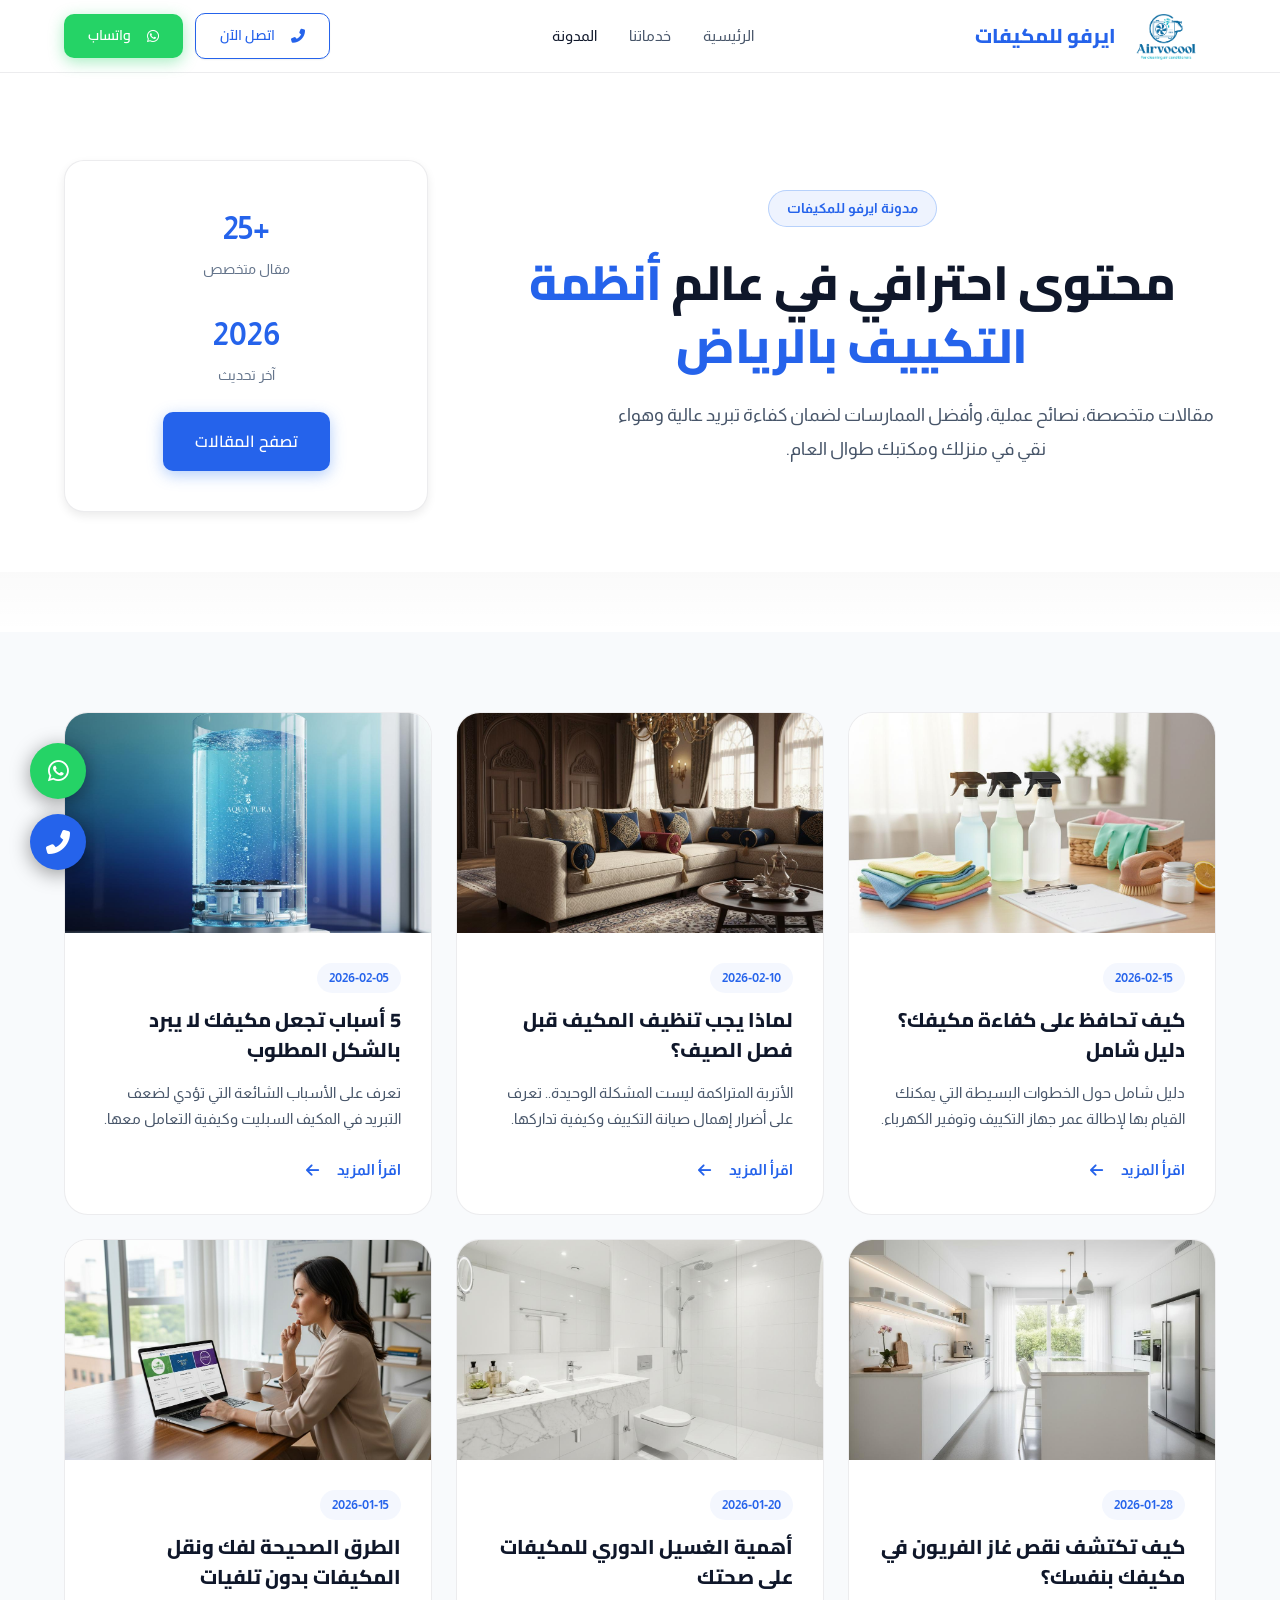
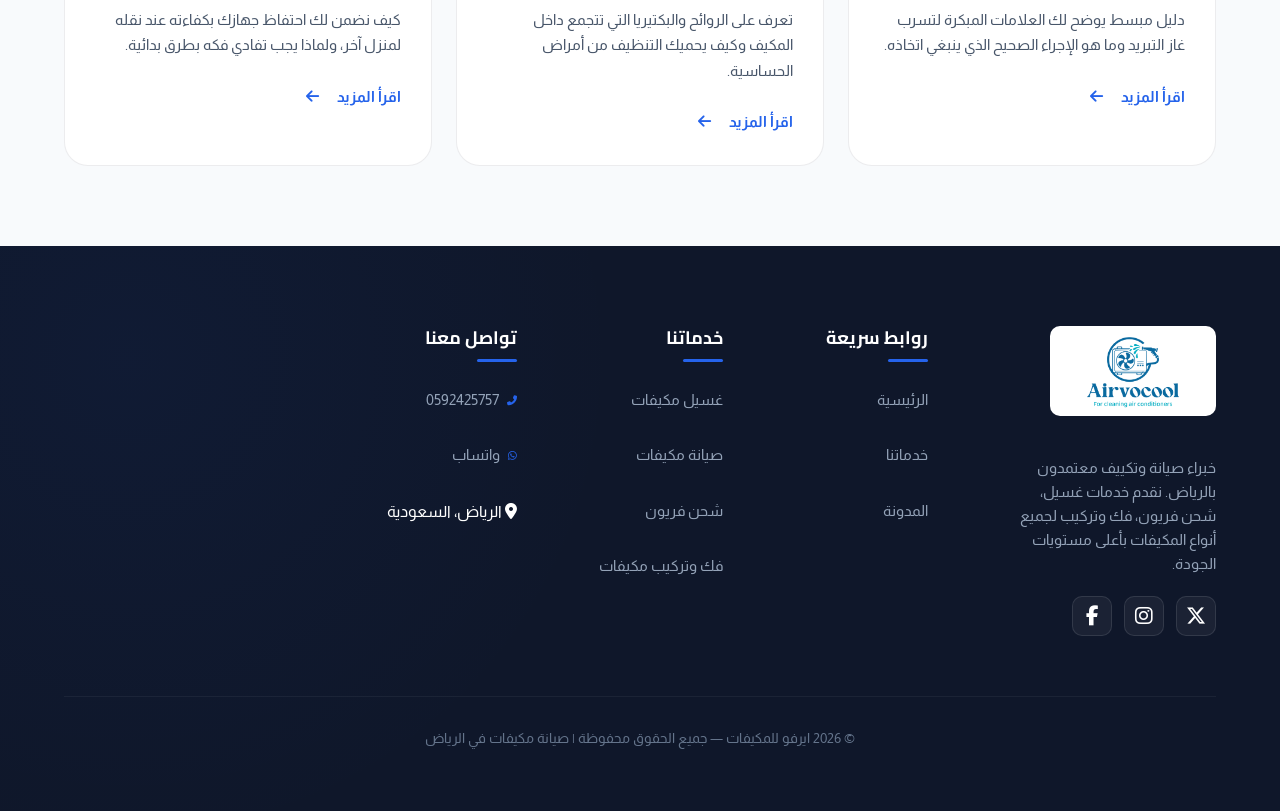
==== commit adb30125: "تعديل-4" ====
--- a/blog/index.html
+++ b/blog/index.html
@@ -1,52 +1,63 @@
 <!DOCTYPE html>
 <html lang="ar" dir="rtl">
+
 <head>
   <!-- Favicon -->
   <link rel="icon" href="../assets/images/favicon.webp" type="image/webp">
   <meta charset="UTF-8">
   <meta name="viewport" content="width=device-width, initial-scale=1.0">
-  <meta name="description" content="مدونة ركاز لنقل العفش - نصائح وأفكار حول نقل الأثاث، تغليف العفش، فك وتركيب، وكل ما يتعلق بالانتقال بين المنازل.">
-  <meta name="keywords" content="نصائح نقل عفش، نقل أثاث، تغليف عفش، فك وتركيب، شركة نقل عفش، جدة">
-  <meta name="author" content="ركاز لنقل العفش">
+  <meta name="description"
+    content="مدونة ايرفو للمكيفات - نصائح وأفكار احترافية حول صيانة المكيفات، غسيل المكيفات، وطرق توفير الكهرباء بالرياض.">
+  <meta name="keywords" content="نصائح تكييف، صيانة مكيفات بالرياض، غسيل مكيفات، شركة تكييف الرياض، ايرفو للمكيفات">
+  <meta name="author" content="ايرفو للمكيفات">
   <meta name="robots" content="index, follow">
-  
-  <title>المدونة | ركاز لنقل العفش</title>
-  
+
+  <title>مدونة ايرفو للمكيفات | نصائح صيانة وغسيل المكيفات بالرياض</title>
+
   <!-- Fonts -->
   <link rel="preconnect" href="https://fonts.googleapis.com">
   <link rel="preconnect" href="https://fonts.gstatic.com" crossorigin>
-  <link href="https://fonts.googleapis.com/css2?family=Cairo:wght@400;500;600;700;800&family=Almarai:wght@300;400;700;800&display=swap" rel="stylesheet">
-  
+  <link
+    href="https://fonts.googleapis.com/css2?family=Cairo:wght@400;500;600;700;800&family=Almarai:wght@300;400;700;800&display=swap"
+    rel="stylesheet">
+
+  <!-- Font Awesome -->
+  <link rel="stylesheet" href="https://cdnjs.cloudflare.com/ajax/libs/font-awesome/6.5.1/css/all.min.css">
+
   <!-- Styles -->
   <link rel="stylesheet" href="../assets/css/style.css">
-  
+
   <!-- Favicon -->
   <link rel="icon" type="image/webp" href="../assets/images/favicon.webp">
 </head>
+
 <body>
   <!-- Navbar -->
   <header class="navbar">
     <div class="container navbar__container">
       <a href="../index.html" class="navbar__logo">
-        <span>ركاز</span> لنقل العفش
+        <img src="../assets/images/airvocool-logo.webp" alt="ايرفو للمكيفات" class="navbar__logo-img">
+        <span>ايرفو للمكيفات</span>
       </a>
-      
+
       <nav class="navbar__menu">
         <a href="../index.html" class="navbar__link">الرئيسية</a>
         <a href="../services.html" class="navbar__link">خدماتنا</a>
         <a href="index.html" class="navbar__link active">المدونة</a>
       </nav>
-      
+
       <div class="navbar__cta">
-        <a href="tel:966XXXXXXXXX" class="btn btn--secondary" style="padding: 10px 20px; font-size: 14px;">
-          <svg xmlns="http://www.w3.org/2000/svg" width="16" height="16" viewBox="0 0 24 24" fill="none" stroke="currentColor" stroke-width="2" stroke-linecap="round" stroke-linejoin="round" style="margin-left:5px"><path d="M22 16.92v3a2 2 0 0 1-2.18 2 19.79 19.79 0 0 1-8.63-3.07 19.5 19.5 0 0 1-6-6 19.79 19.79 0 0 1-3.07-8.67A2 2 0 0 1 4.11 2h3a2 2 0 0 1 2 1.72 12.84 12.84 0 0 0 .7 2.81 2 2 0 0 1-.45 2.11L8.09 9.91a16 16 0 0 0 6 6l1.27-1.27a2 2 0 0 1 2.11-.45 12.84 12.84 0 0 0 2.81.7A2 2 0 0 1 22 16.92z"/></svg>
+        <a href="tel:0592425757" class="btn btn--secondary" style="padding: 10px 24px; font-size: 14px;">
+          <i class="fas fa-phone-alt" style="margin-left: 8px;"></i>
           اتصل الآن
         </a>
-        <a href="https://wa.me/966XXXXXXXXX?text=مرحبا%20أريد%20الاستفسار%20عن%20خدمات%20نقل%20العفش" class="btn btn--whatsapp" style="padding: 10px 20px; font-size: 14px;" target="_blank" rel="noopener">
+        <a href="https://wa.me/966592425757?text=مرحبا%20أريد%20الاستفسار%20عن%20خدمات%20التكييف"
+          class="btn btn--whatsapp" style="padding: 10px 24px; font-size: 14px;" target="_blank" rel="noopener">
+          <i class="fab fa-whatsapp" style="margin-left: 8px;"></i>
           واتساب
         </a>
       </div>
-      
+
       <button class="navbar__toggle" aria-label="قائمة التنقل">
         <span></span>
         <span></span>
@@ -57,43 +68,43 @@
 
   <main>
     <!-- Page Header -->
-<section class="blog-hero">
-  <div class="container blog-hero__wrapper">
-
-    <div class="blog-hero__text">
-      <span class="blog-hero__badge">مدونة ركاز</span>
-
-      <h1 class="blog-hero__title">
-        محتوى احترافي في عالم
-        <span>نقل العفش الحديث</span>
-      </h1>
-
-      <p class="blog-hero__description">
-        مقالات متخصصة، نصائح عملية، وأفضل الممارسات
-        لضمان انتقال آمن وسلس لأثاثك وممتلكاتك إلى منزلك الجديد.
-      </p>
-    </div>
-
-    <div class="blog-hero__card">
-      <div class="blog-hero__stat">
-        <strong>+25</strong>
-        <span>مقال متخصص</span>
-      </div>
-
-      <div class="blog-hero__stat">
-        <strong>2026</strong>
-        <span>آخر تحديث</span>
-      </div>
-
-      <a href="#articles" class="btn btn--primary btn--large">
-        تصفح المقالات
-      </a>
-    </div>
-
-  </div>
-
-  <div class="blog-hero__divider"></div>
-</section>
+    <section class="blog-hero">
+      <div class="container blog-hero__wrapper">
+
+        <div class="blog-hero__text">
+          <span class="blog-hero__badge">مدونة ايرفو للمكيفات</span>
+
+          <h1 class="blog-hero__title">
+            محتوى احترافي في عالم
+            <span>أنظمة التكييف بالرياض</span>
+          </h1>
+
+          <p class="blog-hero__description">
+            مقالات متخصصة، نصائح عملية، وأفضل الممارسات
+            لضمان كفاءة تبريد عالية وهواء نقي في منزلك ومكتبك طوال العام.
+          </p>
+        </div>
+
+        <div class="blog-hero__card">
+          <div class="blog-hero__stat">
+            <strong>+25</strong>
+            <span>مقال متخصص</span>
+          </div>
+
+          <div class="blog-hero__stat">
+            <strong>2026</strong>
+            <span>آخر تحديث</span>
+          </div>
+
+          <a href="#articles" class="btn btn--primary btn--large">
+            تصفح المقالات
+          </a>
+        </div>
+
+      </div>
+
+      <div class="blog-hero__divider"></div>
+    </section>
 
     <!-- Blog Grid -->
     <section class="blog-page">
@@ -102,17 +113,17 @@
           <!-- Article 1: Moving -->
           <article class="blog-card animate-on-scroll">
             <div class="blog-card__image">
-              <img src="../assets/images/blog-1.webp" alt="نصائح نقل العفش" loading="lazy">
+              <img src="../assets/images/blog-1.webp" alt="نصائح صيانة المكيفات" loading="lazy">
             </div>
             <div class="blog-card__content">
               <span class="blog-card__date">2026-02-15</span>
-              <h2 class="blog-card__title">10 نصائح ذهبية لنقل عفش منزلك بأمان تام</h2>
-              <p class="blog-card__excerpt">
-                عشر خطوات استباقية يجب القيام بها قبل يوم النقل لتجنب الفوضى وضمان انتقال سهل وسريع لأثاثك.
-              </p>
-              <a href="article.html" class="blog-card__link">
-                اقرأ المزيد 
-                <svg xmlns="http://www.w3.org/2000/svg" width="18" height="18" viewBox="0 0 24 24" fill="none" stroke="currentColor" stroke-width="2" stroke-linecap="round" stroke-linejoin="round"><path d="M19 12H5"/><path d="m12 19-7-7 7-7"/></svg>
+              <h2 class="blog-card__title">كيف تحافظ على كفاءة مكيفك؟ دليل شامل</h2>
+              <p class="blog-card__excerpt">
+                دليل شامل حول الخطوات البسيطة التي يمكنك القيام بها لإطالة عمر جهاز التكييف وتوفير الكهرباء.
+              </p>
+              <a href="article.html" class="blog-card__link">
+                اقرأ المزيد
+                <i class="fas fa-arrow-left" style="margin-right: 8px;"></i>
               </a>
             </div>
           </article>
@@ -124,13 +135,13 @@
             </div>
             <div class="blog-card__content">
               <span class="blog-card__date">2026-02-10</span>
-              <h2 class="blog-card__title">لماذا يجب تنظيف وصيانة المكيف قبل فصل الصيف؟</h2>
+              <h2 class="blog-card__title">لماذا يجب تنظيف المكيف قبل فصل الصيف؟</h2>
               <p class="blog-card__excerpt">
                 الأتربة المتراكمة ليست المشكلة الوحيدة.. تعرف على أضرار إهمال صيانة التكييف وكيفية تداركها.
               </p>
               <a href="article.html" class="blog-card__link">
-                اقرأ المزيد 
-                <svg xmlns="http://www.w3.org/2000/svg" width="18" height="18" viewBox="0 0 24 24" fill="none" stroke="currentColor" stroke-width="2" stroke-linecap="round" stroke-linejoin="round"><path d="M19 12H5"/><path d="m12 19-7-7 7-7"/></svg>
+                اقرأ المزيد
+                <i class="fas fa-arrow-left" style="margin-right: 8px;"></i>
               </a>
             </div>
           </article>
@@ -138,17 +149,17 @@
           <!-- Article 3: Moving -->
           <article class="blog-card animate-on-scroll">
             <div class="blog-card__image">
-              <img src="../assets/images/blog-3.webp" alt="نقل الأثاث" loading="lazy">
+              <img src="../assets/images/blog-3.webp" alt="أعطال المكيفات" loading="lazy">
             </div>
             <div class="blog-card__content">
               <span class="blog-card__date">2026-02-05</span>
-              <h2 class="blog-card__title">5 أخطاء شائعة دمرت أثاث الكثيرين أثناء النقل</h2>
-              <p class="blog-card__excerpt">
-                أبرز الأخطاء المكلفة التي يرتكبها الأشخاص عند نقل العفش بأنفسهم، وكيف يمكنك تجنبها بنجاح.
-              </p>
-              <a href="article.html" class="blog-card__link">
-                اقرأ المزيد 
-                <svg xmlns="http://www.w3.org/2000/svg" width="18" height="18" viewBox="0 0 24 24" fill="none" stroke="currentColor" stroke-width="2" stroke-linecap="round" stroke-linejoin="round"><path d="M19 12H5"/><path d="m12 19-7-7 7-7"/></svg>
+              <h2 class="blog-card__title">5 أسباب تجعل مكيفك لا يبرد بالشكل المطلوب</h2>
+              <p class="blog-card__excerpt">
+                تعرف على الأسباب الشائعة التي تؤدي لضعف التبريد في المكيف السبليت وكيفية التعامل معها.
+              </p>
+              <a href="article.html" class="blog-card__link">
+                اقرأ المزيد
+                <i class="fas fa-arrow-left" style="margin-right: 8px;"></i>
               </a>
             </div>
           </article>
@@ -165,8 +176,8 @@
                 دليل مبسط يوضح لك العلامات المبكرة لتسرب غاز التبريد وما هو الإجراء الصحيح الذي ينبغي اتخاذه.
               </p>
               <a href="article.html" class="blog-card__link">
-                اقرأ المزيد 
-                <svg xmlns="http://www.w3.org/2000/svg" width="18" height="18" viewBox="0 0 24 24" fill="none" stroke="currentColor" stroke-width="2" stroke-linecap="round" stroke-linejoin="round"><path d="M19 12H5"/><path d="m12 19-7-7 7-7"/></svg>
+                اقرأ المزيد
+                <i class="fas fa-arrow-left" style="margin-right: 8px;"></i>
               </a>
             </div>
           </article>
@@ -174,17 +185,17 @@
           <!-- Article 5: Moving -->
           <article class="blog-card animate-on-scroll">
             <div class="blog-card__image">
-              <img src="../assets/images/blog-5.webp" alt="تغليف التحف والزجاج" loading="lazy">
+              <img src="../assets/images/blog-5.webp" alt="غسيل المكيفات" loading="lazy">
             </div>
             <div class="blog-card__content">
               <span class="blog-card__date">2026-01-20</span>
-              <h2 class="blog-card__title">الدليل الشامل لتغليف ونقل الزجاجيات والتحف</h2>
-              <p class="blog-card__excerpt">
-                كل ما تحتاج لمعرفته حول الخامات المستعملة والأسلوب الأفضل لضمان ألا ينكسر كوب واحد في الطريق.
-              </p>
-              <a href="article.html" class="blog-card__link">
-                اقرأ المزيد 
-                <svg xmlns="http://www.w3.org/2000/svg" width="18" height="18" viewBox="0 0 24 24" fill="none" stroke="currentColor" stroke-width="2" stroke-linecap="round" stroke-linejoin="round"><path d="M19 12H5"/><path d="m12 19-7-7 7-7"/></svg>
+              <h2 class="blog-card__title">أهمية الغسيل الدوري للمكيفات على صحتك</h2>
+              <p class="blog-card__excerpt">
+                تعرف على الروائح والبكتيريا التي تتجمع داخل المكيف وكيف يحميك التنظيف من أمراض الحساسية.
+              </p>
+              <a href="article.html" class="blog-card__link">
+                اقرأ المزيد
+                <i class="fas fa-arrow-left" style="margin-right: 8px;"></i>
               </a>
             </div>
           </article>
@@ -201,13 +212,13 @@
                 كيف نضمن لك احتفاظ جهازك بكفاءته عند نقله لمنزل آخر، ولماذا يجب تفادي فكه بطرق بدائية.
               </p>
               <a href="article.html" class="blog-card__link">
-                اقرأ المزيد 
-                <svg xmlns="http://www.w3.org/2000/svg" width="18" height="18" viewBox="0 0 24 24" fill="none" stroke="currentColor" stroke-width="2" stroke-linecap="round" stroke-linejoin="round"><path d="M19 12H5"/><path d="m12 19-7-7 7-7"/></svg>
-              </a>
-            </div>
-          </article>
-        </div>
-        
+                اقرأ المزيد
+                <i class="fas fa-arrow-left" style="margin-right: 8px;"></i>
+              </a>
+            </div>
+          </article>
+        </div>
+
         <!-- Pagination -->
 
       </div>
@@ -220,18 +231,19 @@
       <div class="footer__grid">
         <div class="footer__brand">
           <a href="../index.html" class="footer__logo">
-            <span>ركاز</span> لنقل العفش
+            <img src="../assets/images/airvocool-logo.webp" alt="ايرفو للمكيفات" class="footer__logo-img">
           </a>
           <p class="footer__description">
-            شركة متخصصة في نقل العفش والأثاث بأعلى معايير الجودة والأمان. نقدم خدمات نقل شاملة للمنازل، الفلل، والمكاتب.
+            خبراء صيانة وتكييف معتمدون بالرياض. نقدم خدمات غسيل، شحن فريون، فك وتركيب لجميع أنواع المكيفات بأعلى مستويات
+            الجودة.
           </p>
           <div class="footer__social">
-            <a href="#" class="footer__social-link" aria-label="تويتر">🐦</a>
-            <a href="#" class="footer__social-link" aria-label="انستغرام">📷</a>
-            <a href="#" class="footer__social-link" aria-label="فيسبوك">f</a>
+            <a href="#" class="footer__social-link" aria-label="تويتر"><i class="fab fa-x-twitter"></i></a>
+            <a href="#" class="footer__social-link" aria-label="انستغرام"><i class="fab fa-instagram"></i></a>
+            <a href="#" class="footer__social-link" aria-label="فيسبوك"><i class="fab fa-facebook-f"></i></a>
           </div>
         </div>
-        
+
         <div class="footer__column">
           <h4 class="footer__title">روابط سريعة</h4>
           <ul class="footer__links">
@@ -240,46 +252,48 @@
             <li><a href="index.html">المدونة</a></li>
           </ul>
         </div>
-        
+
         <div class="footer__column">
           <h4 class="footer__title">خدماتنا</h4>
           <ul class="footer__links">
-            <li><a href="../services.html">نقل عفش المنازل</a></li>
-            <li><a href="../services.html">نقل أثاث الفلل</a></li>
-            <li><a href="../services.html">تغليف العفش</a></li>
-            <li><a href="../services.html">فك وتركيب الأثاث</a></li>
+            <li><a href="../services.html">غسيل مكيفات</a></li>
+            <li><a href="../services.html">صيانة مكيفات</a></li>
+            <li><a href="../services.html">شحن فريون</a></li>
+            <li><a href="../services.html">فك وتركيب مكيفات</a></li>
           </ul>
         </div>
-        
+
         <div class="footer__column">
           <h4 class="footer__title">تواصل معنا</h4>
           <ul class="footer__links">
-            <li><a href="tel:966XXXXXXXXX" style="display:flex; align-items:center; gap:8px;"><svg xmlns="http://www.w3.org/2000/svg" width="16" height="16" viewBox="0 0 24 24" fill="none" stroke="currentColor" stroke-width="2" stroke-linecap="round" stroke-linejoin="round"><path d="M22 16.92v3a2 2 0 0 1-2.18 2 19.79 19.79 0 0 1-8.63-3.07 19.5 19.5 0 0 1-6-6 19.79 19.79 0 0 1-3.07-8.67A2 2 0 0 1 4.11 2h3a2 2 0 0 1 2 1.72 12.84 12.84 0 0 0 .7 2.81 2 2 0 0 1-.45 2.11L8.09 9.91a16 16 0 0 0 6 6l1.27-1.27a2 2 0 0 1 2.11-.45 12.84 12.84 0 0 0 2.81.7A2 2 0 0 1 22 16.92z"/></svg> +966 XX XXX XXXX</a></li>
-            <li><a href="https://wa.me/966XXXXXXXXX">💬 واتساب</a></li>
-            <li><span>📍 جدة، السعودية</span></li>
+            <li><a href="tel:0592425757"><i class="fas fa-phone-alt"></i> 0592425757</a></li>
+            <li><a href="https://wa.me/966592425757"><i class="fab fa-whatsapp"></i> واتساب</a></li>
+            <li><span><i class="fas fa-map-marker-alt"></i> الرياض، السعودية</span></li>
           </ul>
         </div>
       </div>
-      
+
       <div class="footer__bottom">
         <p class="footer__copyright">
-          © 2026 ركاز لنقل العفش — جميع الحقوق محفوظة | شركة نقل عفش في جدة
+          © 2026 ايرفو للمكيفات — جميع الحقوق محفوظة | صيانة مكيفات في الرياض
         </p>
       </div>
     </div>
   </footer>
 
   <!-- Floating Buttons -->
-  <div class="floating-buttons">
-    <a href="https://wa.me/966XXXXXXXXX?text=مرحبا%20أريد%20الاستفسار%20عن%20خدمات%20نقل%20العفش" class="floating-btn floating-btn--whatsapp" target="_blank" rel="noopener" aria-label="تواصل عبر واتساب">
-      <span>💬</span>
+  <div class="floating-buttons" style="display: flex; flex-direction: column; gap: 15px;">
+    <a href="https://wa.me/966592425757?text=مرحبا%20أريد%20الاستفسار%20عن%20خدمات%20التكييف"
+      class="floating-btn floating-btn--whatsapp" target="_blank" rel="noopener" aria-label="تواصل عبر واتساب">
+      <i class="fab fa-whatsapp"></i>
     </a>
-    <a href="tel:966XXXXXXXXX" class="floating-btn floating-btn--call" aria-label="اتصل بنا">
-      <svg xmlns="http://www.w3.org/2000/svg" width="24" height="24" viewBox="0 0 24 24" fill="none" stroke="currentColor" stroke-width="2" stroke-linecap="round" stroke-linejoin="round"><path d="M22 16.92v3a2 2 0 0 1-2.18 2 19.79 19.79 0 0 1-8.63-3.07 19.5 19.5 0 0 1-6-6 19.79 19.79 0 0 1-3.07-8.67A2 2 0 0 1 4.11 2h3a2 2 0 0 1 2 1.72 12.84 12.84 0 0 0 .7 2.81 2 2 0 0 1-.45 2.11L8.09 9.91a16 16 0 0 0 6 6l1.27-1.27a2 2 0 0 1 2.11-.45 12.84 12.84 0 0 0 2.81.7A2 2 0 0 1 22 16.92z"/></svg>
+    <a href="tel:0592425757" class="floating-btn floating-btn--call" aria-label="اتصل بنا">
+      <i class="fas fa-phone-alt"></i>
     </a>
   </div>
 
   <!-- Scripts -->
   <script src="../assets/js/main.js"></script>
 </body>
-</html>
+
+</html>
--- a/assets/css/style.css
+++ b/assets/css/style.css
@@ -1,5 +1,5 @@
 /* ============================================
-   ركاز لنقل العفش - Premium Furniture Moving Services Website
+   ايرفو كول لخدمات التكييف - Premium AC Services Website
    Dark Theme Design
    ============================================ */
 
@@ -144,7 +144,7 @@
 
 .btn--primary {
   background: var(--accent-primary);
-  color: var(--text-primary);
+  color: white;
   box-shadow: 0 4px 15px rgba(59, 130, 246, 0.4);
 }
 
@@ -210,12 +210,18 @@
 
 .navbar__logo {
   font-family: 'Cairo', sans-serif;
-  font-size: 24px;
+  font-size: 20px;
   font-weight: 800;
   color: var(--text-primary);
   display: flex;
   align-items: center;
-  gap: 8px;
+}
+
+.navbar__logo-img {
+  height: 70px;
+  width: 100px;
+  border-radius: 8px;
+  object-fit: contain;
 }
 
 .navbar__logo span {
@@ -273,12 +279,12 @@
   display: flex;
   flex-direction: column;
   justify-content: center;
-  align-items: center;
+  align-items: flex-start;
   padding-top: 72px;
   position: relative;
   overflow: hidden;
 
-  background-image: url('../images/hero-moving.webp');
+  background-image: url('../images/cover.webp');
   background-size: cover;
   background-position: center;
   background-repeat: no-repeat;
@@ -301,136 +307,192 @@
   pointer-events: none;
 }
 
-.about-rich {
-  padding: 120px 0;
+/* ============================================
+   About Premium Section
+   ============================================ */
+.about-premium {
+  padding: 20px 0;
   background-color: var(--bg-primary);
-}
-
-.about-rich__header {
+  overflow: hidden;
+}
+
+.about-premium__container {
+  display: grid;
+  grid-template-columns: 1fr 1fr;
+  gap: 80px;
+  align-items: center;
+}
+
+.about-premium__image {
+  position: relative;
+}
+
+.about-premium__img-wrapper {
+  position: relative;
+  border-radius: 30px;
+  overflow: hidden;
+  box-shadow: 0 30px 60px rgba(0, 0, 0, 0.1);
+  z-index: 2;
+}
+
+.about-premium__img-wrapper img {
+  width: 100%;
+  height: auto;
+  display: block;
+}
+
+.about-premium__experience {
+  position: absolute;
+  bottom: 30px;
+  right: 30px;
+  background: var(--accent-primary);
+  color: #ffffff;
+  padding: 24px;
+  border-radius: 20px;
   text-align: center;
-  max-width: 780px;
-  margin: 0 auto 70px;
-  padding: 40px 30px;
-  position: relative;
-
-  background: rgba(255, 255, 255, 0.6);
-  backdrop-filter: blur(10px);
-
-  border-radius: 20px;
-}
-
-.about-rich__badge {
-  display: inline-block;
-  font-size: 14px;
+  box-shadow: 0 15px 30px rgba(37, 99, 235, 0.4);
+  z-index: 3;
+}
+
+.about-premium__experience .number {
+  display: block;
+  font-size: 36px;
+  font-weight: 800;
+  line-height: 1;
+  margin-bottom: 5px;
+}
+
+.about-premium__experience .label {
+  font-size: 13px;
+  font-weight: 600;
+  opacity: 0.9;
+}
+
+.about-premium__decoration {
+  position: absolute;
+  top: -40px;
+  left: -40px;
+  width: 200px;
+  height: 200px;
+  background: radial-gradient(circle, var(--accent-primary) 0%, transparent 70%);
+  opacity: 0.1;
+  z-index: 1;
+}
+
+.about-premium__content .section-title {
+  margin-bottom: 25px;
+  text-align: right;
+}
+
+.section-description {
+  font-size: 17px;
+  line-height: 1.8;
+  color: var(--text-secondary);
+  margin-bottom: 40px;
+}
+
+.about-premium__features {
+  display: grid;
+  gap: 25px;
+  margin-bottom: 45px;
+}
+
+.feature-item {
+  display: flex;
+  gap: 20px;
+  align-items: flex-start;
+}
+
+.feature-item__icon {
+  width: 50px;
+  height: 50px;
+  background: rgba(37, 99, 235, 0.08);
   color: var(--accent-primary);
-  background: rgba(37, 99, 235, 0.08);
-  padding: 6px 18px;
-  border-radius: 50px;
-  margin-bottom: 18px;
-  font-weight: 600;
-}
-
-.about-rich__cards {
-  display: grid;
-  grid-template-columns: repeat(2, 1fr);
-  gap: 28px;
-  margin-bottom: 50px;
-}
-
-.about-box {
-  background: #ffffff;
-  padding: 35px;
-  border-radius: 18px;
-  border: 1px solid var(--border-color);
-  box-shadow: var(--shadow-sm);
-  transition: var(--transition-normal);
-  position: relative;
-  overflow: hidden;
-}
-
-.about-box::before {
-  content: "";
-  position: absolute;
-  top: 0;
-  right: 0;
-  width: 6px;
-  height: 100%;
-  background: var(--accent-primary);
-  opacity: 0.7;
-}
-
-.about-box:hover {
-  transform: translateY(-6px);
-  box-shadow: var(--shadow-lg);
-}
-
-.about-rich__features {
-  display: grid;
-  grid-template-columns: repeat(2, 1fr);
-  gap: 14px;
-  margin-bottom: 50px;
-  color: var(--text-secondary);
-}
-
-.about-rich__stats {
-  display: flex;
+  border-radius: 14px;
+  display: flex;
+  align-items: center;
   justify-content: center;
-  gap: 60px;
-  margin-bottom: 40px;
-}
-
-.about-rich__stats strong {
-  font-size: 36px;
-  color: var(--accent-primary);
-  display: block;
-  text-align: center;
-}
-
-.about-rich__stats span {
+  font-size: 20px;
+  flex-shrink: 0;
+}
+
+.feature-item__text h4 {
+  font-size: 17px;
+  margin-bottom: 5px;
+  color: var(--text-primary);
+}
+
+.feature-item__text p {
   font-size: 14px;
   color: var(--text-muted);
 }
 
-.btn--primary,
-.btn--primary:link,
-.btn--primary:visited {
-  color: #fff;
-}
-
-.about-rich__cta {
+.about-premium__stats {
+  display: grid;
+  grid-template-columns: repeat(3, 1fr);
+  gap: 20px;
+  margin-bottom: 45px;
+  padding: 30px 0;
+  border-top: 1px solid var(--border-color);
+  border-bottom: 1px solid var(--border-color);
+}
+
+.stat-box {
   text-align: center;
 }
 
-.about-rich__title {
-  font-size: 38px;
-  line-height: 1.4;
-  margin-bottom: 18px;
-  letter-spacing: -0.5px;
-}
-
-.about-rich__title .highlight {
-  color: var(--accent-primary);
-  position: relative;
-}
-
-.about-rich__title .highlight::after {
-  content: "";
-  position: absolute;
-  right: 0;
-  bottom: -6px;
-  width: 100%;
-  height: 8px;
-  background: rgba(37, 99, 235, 0.15);
-  border-radius: 4px;
-  z-index: -1;
+.stat-box__number {
+  display: block;
+  font-size: 28px;
+  font-weight: 800;
+  color: var(--text-primary);
+  margin-bottom: 5px;
+}
+
+.stat-box__label {
+  font-size: 13px;
+  color: var(--text-muted);
+}
+
+.about-premium__footer {
+  display: flex;
+  align-items: center;
+  gap: 40px;
+}
+
+.about-premium__founder {
+  display: flex;
+  flex-direction: column;
+}
+
+.about-premium__founder strong {
+  font-size: 16px;
+  color: var(--text-primary);
+}
+
+.about-premium__founder span {
+  font-size: 13px;
+  color: var(--text-muted);
+}
+
+@media (max-width: 991px) {
+  .about-premium__container {
+    grid-template-columns: 1fr;
+    gap: 60px;
+  }
+  .about-premium__image {
+    max-width: 500px;
+    margin: 0 auto;
+  }
 }
 
 .hero__content {
-  text-align: center;
+  text-align: right;
   position: relative;
   z-index: 1;
   max-width: 800px;
-  padding: 0 24px;
+  padding: 0 60px;
+  width: 100%;
 }
 
 .hero__badge {
@@ -479,21 +541,19 @@
   color: #ffffff;
   margin-bottom: 2.5rem;
   max-width: 600px;
-  margin-left: auto;
-  margin-right: auto;
 }
 
 .hero__buttons {
   display: flex;
   gap: 16px;
-  justify-content: center;
+  justify-content: flex-start;
   flex-wrap: wrap;
   margin-bottom: 4rem;
 }
 
 .hero__stats {
   display: flex;
-  justify-content: center;
+  justify-content: flex-start;
   gap: 4rem;
   flex-wrap: wrap;
 }
@@ -550,7 +610,7 @@
    ============================================ */
 
 .ac-maintenance {
-  padding: 100px 0;
+  padding: 140px 0;
   background: linear-gradient(135deg, var(--bg-primary) 0%, var(--bg-secondary) 100%);
   position: relative;
   overflow: hidden;
@@ -781,78 +841,86 @@
   padding: 6px 18px;
   border-radius: 50px;
   margin-bottom: 18px;
+  margin-top: 18px;
 }
 
 .services-grid__header {
   text-align: center;
 }
 
-.service-grid-card {
-  background: #fff;
-  border-radius: 18px;
-  overflow: hidden;
-  border: 1px solid var(--border-color);
-  transition: var(--transition-normal);
-  position: relative;
-  cursor: pointer;
-}
-
-.service-grid-card:hover {
-  transform: translateY(-10px);
-  box-shadow: var(--shadow-lg);
+/* ============================================
+   Services Grid
+   ============================================ */
+.services-grid {
+  padding: 20px 0;
+  background-color: var(--bg-primary);
 }
 
 .services-grid__container {
   display: grid;
   grid-template-columns: repeat(3, 1fr);
-  gap: 24px;
+  gap: 32px;
 }
 
 .service-grid-card {
-  background: var(--bg-card);
-  border-radius: 16px;
+  background: var(--bg-card); /* Changed from #ffffff */
+  border-radius: 20px;
   overflow: hidden;
   border: 1px solid var(--border-color);
-  transition: var(--transition-fast);
+  transition: all 0.4s cubic-bezier(0.4, 0, 0.2, 1);
+  position: relative;
+  display: flex;
+  flex-direction: column;
 }
 
 .service-grid-card:hover {
-  background: var(--bg-card-hover);
-  transform: translateY(-4px);
-  border-color: rgba(59, 130, 246, 0.3);
-  box-shadow: var(--shadow-glow);
+  transform: translateY(-12px);
+  box-shadow: 0 20px 40px rgba(37, 99, 235, 0.12);
+  border-color: rgba(37, 99, 235, 0.3);
 }
 
 .service-grid-card__image {
-  height: 220px;
+  height: 280px;
   overflow: hidden;
   position: relative;
+}
+
+.service-grid-card__image::after {
+  content: '';
+  position: absolute;
+  inset: 0;
+  background: linear-gradient(to bottom, transparent 60%, rgba(0, 0, 0, 0.4));
+  opacity: 0;
+  transition: 0.4s;
+}
+
+.service-grid-card:hover .service-grid-card__image::after {
+  opacity: 1;
 }
 
 .service-grid-card__image img {
   width: 100%;
   height: 100%;
   object-fit: cover;
-  transition: transform .6s ease;
-}
-
-.service-grid-card:hover img {
-  transform: scale(1.08);
+  transition: transform 0.6s cubic-bezier(0.4, 0, 0.2, 1);
 }
 
 .service-grid-card:hover .service-grid-card__image img {
-  transform: scale(1.05);
+  transform: scale(1.1);
 }
 
 .service-grid-card__content {
-  padding: 26px;
+  padding: 30px;
+  flex-grow: 1;
+  display: flex;
+  flex-direction: column;
 }
 
 .service-grid-card__title {
-  font-size: 20px;
-  margin-bottom: 10px;
-  font-weight: 700;
-  transition: .3s;
+  font-size: 22px;
+  font-weight: 800;
+  margin-bottom: 12px;
+  color: var(--text-primary);
 }
 
 .service-grid-card:hover .service-grid-card__title {
@@ -860,71 +928,68 @@
 }
 
 .service-grid-card__description {
-  font-size: 14px;
-  line-height: 1.7;
+  font-size: 15px;
   color: var(--text-secondary);
-}
-
-.service-grid-card::before {
-  content: "";
-  position: absolute;
-  bottom: 0;
-  right: 0;
-  height: 3px;
-  width: 0;
-  background: var(--accent-primary);
-  transition: .4s;
-}
-
-.service-grid-card:hover::before {
-  width: 100%;
-}
-
-.services-grid__container {
-  display: grid;
-  grid-template-columns: repeat(3, 1fr);
-  gap: 32px;
-}
-
-.service-grid-card:hover {
-  box-shadow:
-    0 20px 40px rgba(37, 99, 235, 0.12),
-    0 5px 15px rgba(0, 0, 0, 0.06);
+  line-height: 1.6;
+  margin-bottom: 20px;
 }
 
 .service-grid-card__list {
   display: grid;
   grid-template-columns: repeat(2, 1fr);
-  gap: 8px 14px;
-  margin: 18px 0 22px;
+  gap: 10px;
+  margin-bottom: 25px;
+  padding: 0;
+  list-style: none;
+}
+
+.service-grid-card__list li {
   font-size: 13px;
-  color: var(--text-secondary);
-}
-
-.service-grid-card__list li {
-  position: relative;
-  padding-right: 18px;
+  font-weight: 600;
+  color: var(--text-muted);
+  display: flex;
+  align-items: center;
+  gap: 8px;
 }
 
 .service-grid-card__list li::before {
-  content: "✓";
+  content: "\f00c";
+  font-family: "Font Awesome 6 Free";
+  font-weight: 900;
+  color: var(--accent-primary);
+  font-size: 10px;
+  width: 18px;
+  height: 18px;
+  background: rgba(37, 99, 235, 0.08);
+  border-radius: 50%;
+  display: flex;
+  align-items: center;
+  justify-content: center;
+}
+
+.service-grid-card::after {
+  content: '';
   position: absolute;
-  right: 0;
-  color: var(--accent-primary);
-  font-weight: 700;
-  font-size: 12px;
-}
-
-.service-grid-card__description {
-  font-size: 15px;
-  line-height: 1.8;
-  margin-bottom: 8px;
+  top: 0;
+  left: 0;
+  width: 100%;
+  height: 4px;
+  background: var(--accent-primary);
+  transform: scaleX(0);
+  transition: 0.4s;
+  transform-origin: right;
+}
+
+.service-grid-card:hover::after {
+  transform: scaleX(1);
 }
 
 .service-grid-card__actions {
   display: flex;
   gap: 10px;
   margin-top: auto;
+  opacity: .85;
+  transition: .3s;
 }
 
 .service-grid-card__actions .btn {
@@ -933,135 +998,418 @@
   font-size: 14px;
 }
 
-.service-grid-card {
-  display: flex;
-  flex-direction: column;
-}
-
-.service-grid-card__content {
-  display: flex;
-  flex-direction: column;
-  flex: 1;
-}
-
-.service-grid-card__actions {
-  opacity: .85;
-  transition: .3s;
-}
-
 .service-grid-card:hover .service-grid-card__actions {
   opacity: 1;
 }
 
-.service-main-title {
-  font-size: 40px;
-  margin-bottom: 10px;
-  line-height: 1.3;
-}
-
-.service-main-title span {
+/* ============================================
+   Operational Hub (Interactive Tech Journey)
+   ============================================ */
+
+.operational-hub {
+  padding: 80px 0;
+  background: #ffffff;
+  position: relative;
+  overflow: hidden;
+}
+
+/* Animations */
+.animate-on-scroll {
+  opacity: 0;
+  transform: translateY(30px);
+  transition: all 0.8s cubic-bezier(0.4, 0, 0.2, 1);
+}
+
+.animate-on-scroll.animated {
+  opacity: 1;
+  transform: translateY(0);
+}
+
+.hub-container {
+  max-width: 1200px;
+  margin: 0 auto;
+}
+
+/* Hub Navigation (Technical Tabs) */
+.hub-nav {
+  display: flex;
+  justify-content: center;
+  gap: 20px;
+  margin-bottom: 80px;
+  border-bottom: 2px solid var(--border-color);
+  padding-bottom: 20px;
+}
+
+.hub-nav-btn {
+  background: none;
+  border: none;
+  padding: 15px 30px;
+  font-family: 'Cairo', sans-serif;
+  font-weight: 800;
+  font-size: 18px;
+  color: var(--text-muted);
+  cursor: pointer;
+  position: relative;
+  transition: 0.4s;
+}
+
+.hub-nav-btn::after {
+  content: '';
+  position: absolute;
+  bottom: -22px;
+  left: 0;
+  width: 0;
+  height: 4px;
+  background: var(--accent-primary);
+  transition: 0.4s;
+}
+
+.hub-nav-btn.active {
+  color: var(--accent-primary);
+}
+
+.hub-nav-btn.active::after {
+  width: 100%;
+}
+
+.hub-nav-btn span {
+  font-size: 13px;
   display: block;
-  font-size: 16px;
-  color: var(--text-muted);
-  font-weight: 400;
-  margin-top: 6px;
-}
-
-/* ============================================
-   Service Details Section
-   ============================================ */
-
-.service-detail-section {
-  padding: 100px 0;
-  background: var(--bg-primary);
-}
-
-.service-detail-section:nth-child(even) {
-  background: var(--bg-secondary);
-}
-
-.service-detail-section__container {
+  opacity: 0.6;
+  font-weight: 600;
+  margin-bottom: 5px;
+}
+
+/* Hub Content Area */
+.hub-panes {
+  position: relative;
+  min-height: 550px;
+}
+
+.hub-pane {
+  display: none;
+  grid-template-columns: 1fr 1fr;
+  gap: 100px;
+  align-items: center;
+  animation: hubFade 0.6s cubic-bezier(0.4, 0, 0.2, 1) forwards;
+}
+
+.hub-pane.active {
+  display: grid;
+}
+
+@keyframes hubFade {
+  from { opacity: 0; transform: scale(0.98) translateY(20px); }
+  to { opacity: 1; transform: scale(1) translateY(0); }
+}
+
+/* Technical Details Side */
+.hub-details {
+  max-width: 500px;
+}
+
+.hub-step-badge {
+  color: var(--accent-primary);
+  font-weight: 900;
+  font-size: 14px;
+  letter-spacing: 2px;
+  margin-bottom: 20px;
+  display: flex;
+  align-items: center;
+  gap: 10px;
+}
+
+.hub-step-badge::before {
+  content: '';
+  width: 30px;
+  height: 2px;
+  background: var(--accent-primary);
+}
+
+.hub-details h2 {
+  font-size: 44px;
+  font-weight: 900;
+  color: var(--text-primary);
+  margin-bottom: 30px;
+  line-height: 1.2;
+}
+
+.hub-details p {
+  color: var(--text-secondary);
+  font-size: 18px;
+  line-height: 1.8;
+  margin-bottom: 40px;
+}
+
+/* Diagram System */
+.hub-spec-grid {
   display: grid;
   grid-template-columns: 1fr 1fr;
-  gap: 60px;
-  align-items: center;
-}
-
-.service-detail-section__image {
-  border-radius: 20px;
-  overflow: hidden;
-  box-shadow: var(--shadow-lg);
-}
-
-.service-detail-section__image img {
-  width: 100%;
-  height: 100%;
-  object-fit: cover;
-}
-
-.service-detail-section__content h2 {
+  gap: 30px;
+}
+
+.spec-item {
+  display: flex;
+  flex-direction: column;
+  gap: 10px;
+}
+
+.spec-item i {
+  color: var(--accent-primary);
+  font-size: 24px;
+}
+
+.spec-item span {
+  font-weight: 800;
+  color: var(--text-primary);
+  font-size: 16px;
+}
+
+.spec-item p {
+  font-size: 14px !important;
+  margin: 0 !important;
+  opacity: 0.8;
+}
+
+/* Hub Visual (Immersive Diagram) */
+.hub-visual {
+  position: relative;
+  height: 500px;
+  background: radial-gradient(circle at center, rgba(37, 99, 235, 0.05) 0%, transparent 70%);
+  border-radius: 40px;
+  display: flex;
+  align-items: center;
+  justify-content: center;
+}
+
+.visual-hub-icon {
+  width: 180px;
+  height: 180px;
+  background: #fff;
+  border-radius: 40px;
+  display: flex;
+  align-items: center;
+  justify-content: center;
+  font-size: 70px;
+  color: var(--accent-primary);
+  box-shadow: 0 30px 60px rgba(37, 99, 235, 0.15);
+  position: relative;
+  z-index: 2;
+  border: 1px solid rgba(37, 99, 235, 0.1);
+}
+
+/* Connecting Lines Effect */
+.visual-nodes {
+  position: absolute;
+  inset: 0;
+  z-index: 1;
+}
+
+.node-point {
+  position: absolute;
+  width: 12px;
+  height: 12px;
+  background: var(--accent-primary);
+  border-radius: 50%;
+  box-shadow: 0 0 20px var(--accent-primary);
+}
+
+.node-point::after {
+  content: '';
+  position: absolute;
+  top: 50%;
+  right: 50%;
+  width: 150px;
+  height: 1px;
+  background: linear-gradient(to left, var(--accent-primary), transparent);
+  transform-origin: right center;
+  opacity: 0.2;
+}
+
+.p1 { top: 20%; right: 20%; }
+.p2 { top: 20%; left: 20%; }
+.p3 { bottom: 20%; right: 20%; }
+.p4 { bottom: 20%; left: 20%; }
+
+@media (max-width: 991px) {
+  .hub-pane {
+    grid-template-columns: 1fr;
+    gap: 60px;
+    text-align: center;
+  }
+  .hub-details {
+    max-width: 100%;
+  }
+  .hub-step-badge {
+    justify-content: center;
+  }
+  .hub-spec-grid {
+    grid-template-columns: 1fr;
+    gap: 20px;
+    text-align: right;
+  }
+  
+  .hub-nav {
+    justify-content: flex-start;
+    overflow-x: auto;
+    white-space: nowrap;
+    padding-bottom: 25px;
+    margin-bottom: 50px;
+    -webkit-overflow-scrolling: touch;
+    gap: 15px;
+    scrollbar-width: none; /* Hide scrollbar Firefox */
+  }
+  .hub-nav::-webkit-scrollbar {
+    display: none; /* Hide scrollbar Chrome/Safari */
+  }
+  
+  .hub-nav-btn {
+    flex: 0 0 auto;
+    padding: 10px 20px;
+    font-size: 15px;
+  }
+  
+  .hub-visual {
+    height: 300px;
+    margin-top: 20px;
+    background: radial-gradient(circle at center, rgba(37, 99, 235, 0.05) 0%, transparent 80%);
+  }
+  
+  .visual-hub-icon {
+    width: 110px;
+    height: 110px;
+    font-size: 40px;
+    border-radius: 25px;
+    box-shadow: 0 20px 40px rgba(37, 99, 235, 0.1);
+  }
+
+  .node-point {
+    width: 8px;
+    height: 8px;
+  }
+
+  .p1, .p2, .p3, .p4 {
+    top: auto;
+    bottom: auto;
+    left: auto;
+    right: auto;
+  }
+  
+  .p1 { top: 15%; right: 15%; }
+  .p2 { top: 15%; left: 15%; }
+  .p3 { bottom: 15%; right: 15%; }
+  .p4 { bottom: 15%; left: 15%; }
+}
+
+/* Lifecycle Roadmap (Refined & Professional) */
+.lifecycle-roadmap {
+  padding:20px 0;
+  background: #ffffff;
+  text-align: center;
+  position: relative;
+}
+
+.roadmap-header {
+  margin-bottom: 80px;
+}
+
+.roadmap-steps-refined {
+  display: grid;
+  grid-template-columns: repeat(4, 1fr);
+  gap: 40px;
+  margin-top: 60px;
+  position: relative;
+}
+
+.roadmap-steps-refined::before {
+  content: '';
+  position: absolute;
+  top: 50px;
+  left: 12.5%;
+  right: 12.5%;
+  height: 2px;
+  background: linear-gradient(90deg, 
+    transparent 0%, 
+    var(--border-color) 20%, 
+    var(--border-color) 80%, 
+    transparent 100%
+  );
+  z-index: 1;
+}
+
+.ref-step {
+  position: relative;
+  z-index: 2;
+}
+
+.ref-icon-box {
+  width: 100px;
+  height: 100px;
+  background: #ffffff;
+  border: 2px solid var(--border-color);
+  border-radius: 50%;
+  display: flex;
+  align-items: center;
+  justify-content: center;
+  margin: 0 auto 30px;
   font-size: 32px;
-  margin-bottom: 24px;
+  color: var(--text-muted);
+  transition: all 0.4s cubic-bezier(0.175, 0.885, 0.32, 1.275);
+}
+
+.ref-step:hover .ref-icon-box {
+  border-color: var(--accent-primary);
+  color: var(--accent-primary);
+  transform: translateY(-10px) scale(1.1);
+  box-shadow: 0 15px 35px rgba(37, 99, 235, 0.15);
+}
+
+.ref-step h3 {
+  font-size: 20px;
+  margin-bottom: 15px;
   color: var(--text-primary);
-}
-
-.service-detail-section__content h3 {
-  font-size: 20px;
-  margin: 24px 0 12px;
-  color: var(--accent-secondary);
-}
-
-.service-detail-section__list {
-  display: grid;
-  gap: 12px;
-  margin: 18px 0 28px;
-}
-
-.service-detail-section__list li {
-  background: var(--bg-card);
-  padding: 14px 18px;
-  border-radius: 12px;
-  border: 1px solid var(--border-color);
-
-  display: flex;
-  align-items: center;
-  gap: 12px;
-
-  transition: .25s;
-}
-
-.service-detail-section__list li:hover {
-  transform: translateX(-6px);
-  box-shadow: var(--shadow-md);
-}
-
-.service-detail-section__list li::before {
-  content: "✓";
-  min-width: 26px;
-  height: 26px;
-  background: rgba(37, 99, 235, 0.1);
-  border-radius: 50%;
-
-  display: flex;
-  align-items: center;
-  justify-content: center;
-
-  color: var(--accent-primary);
-  font-size: 13px;
-  font-weight: bold;
-}
-
-.service-detail-section__description {
-  background: linear-gradient(135deg,
-      rgba(37, 99, 235, 0.06),
-      transparent);
-
-  padding: 22px;
-  border-radius: 14px;
-  border-right: 4px solid var(--accent-primary);
-
+  font-weight: 700;
+}
+
+.ref-step p {
   font-size: 15px;
-  line-height: 1.9;
+  color: var(--text-secondary);
+  line-height: 1.7;
+}
+
+@media (max-width: 991px) {
+  .narrative-container {
+    grid-template-columns: 1fr;
+    gap: 70px;
+    text-align: center;
+  }
+  .service-narrative:nth-child(even) .narrative-container {
+    direction: rtl;
+  }
+  .narrative-content {
+    max-width: 100%;
+  }
+  .narrative-features {
+    grid-template-columns: 1fr;
+    text-align: right;
+  }
+  .n-feature-item {
+    justify-content: center;
+  }
+  .roadmap-steps-refined {
+    grid-template-columns: 1fr;
+    gap: 60px;
+  }
+  .roadmap-steps-refined::before {
+    display: none;
+  }
+  .glass-circle {
+    width: 320px;
+    height: 320px;
+  }
+  .glass-circle i {
+    font-size: 100px;
+  }
 }
 
 /* توزيع العمودين */
@@ -1096,7 +1444,9 @@
 }
 
 .feature-list li::before {
-  content: "✓";
+  content: "\f00c";
+  font-family: "Font Awesome 6 Free";
+  font-weight: 900;
   position: absolute;
   right: 0;
   width: 22px;
@@ -1255,7 +1605,7 @@
    ============================================ */
 
 .stats {
-  padding: 80px 0;
+  padding: 100px 0;
   background: var(--bg-primary);
   position: relative;
 }
@@ -1303,7 +1653,7 @@
    ============================================ */
 
 .testimonials {
-  padding: 100px 0;
+  padding: 30px 0;
   background: var(--bg-secondary);
 }
 
@@ -1383,7 +1733,7 @@
    ============================================ */
 
 .blog-preview {
-  padding: 100px 0;
+  padding: 20px 0;
   background: var(--bg-primary);
 }
 
@@ -1398,85 +1748,102 @@
   gap: 24px;
 }
 
-.blog-preview-card {
-  background: var(--bg-card);
-  border-radius: 16px;
+.blog-preview-card, .blog-card {
+  background: #ffffff;
+  border-radius: 24px;
   overflow: hidden;
   border: 1px solid var(--border-color);
-  transition: var(--transition-fast);
-}
-
-.blog-preview-card:hover {
-  background: var(--bg-card-hover);
-  transform: translateY(-4px);
-  border-color: rgba(59, 130, 246, 0.3);
-}
-
-.blog-preview-card__image {
-  height: 180px;
+  transition: all 0.5s cubic-bezier(0.4, 0, 0.2, 1);
+  display: flex;
+  flex-direction: column;
+}
+
+.blog-preview-card:hover, .blog-card:hover {
+  transform: translateY(-15px);
+  border-color: var(--accent-primary);
+  box-shadow: 0 30px 60px rgba(37, 99, 235, 0.1);
+}
+
+.blog-preview-card__image, .blog-card__image {
+  height: 220px;
   overflow: hidden;
-}
-
-.blog-preview-card__image img {
+  position: relative;
+}
+
+.blog-preview-card__image::after, .blog-card__image::after {
+  content: '';
+  position: absolute;
+  inset: 0;
+  background: linear-gradient(to top, rgba(0, 0, 0, 0.4), transparent);
+  opacity: 0;
+  transition: 0.4s;
+}
+
+.blog-preview-card:hover .blog-preview-card__image::after, 
+.blog-card:hover .blog-card__image::after {
+  opacity: 1;
+}
+
+.blog-preview-card__image img, .blog-card__image img {
   width: 100%;
   height: 100%;
   object-fit: cover;
-  transition: var(--transition-fast);
-}
-
-.blog-preview-card:hover .blog-preview-card__image img {
-  transform: scale(1.05);
-}
-
-.blog-preview-card__content {
-  padding: 24px;
-}
-
-.blog-preview-card__meta {
-  display: flex;
-  align-items: center;
-  gap: 16px;
-  margin-bottom: 12px;
-}
-
-.blog-preview-card__category {
-  background: rgba(59, 130, 246, 0.1);
-  color: var(--accent-secondary);
-  padding: 4px 12px;
+  transition: transform 0.8s cubic-bezier(0.4, 0, 0.2, 1);
+}
+
+.blog-preview-card:hover .blog-preview-card__image img,
+.blog-card:hover .blog-card__image img {
+  transform: scale(1.1);
+}
+
+.blog-preview-card__content, .blog-card__content {
+  padding: 30px;
+  flex-grow: 1;
+}
+
+.blog-preview-card__meta, .blog-card__date {
+  display: inline-flex;
+  align-items: center;
+  gap: 12px;
+  margin-bottom: 15px;
+  background: rgba(37, 99, 235, 0.05);
+  padding: 6px 14px;
   border-radius: 50px;
-  font-size: 12px;
-}
-
-.blog-preview-card__time {
-  font-size: 12px;
-  color: var(--text-muted);
-}
-
-.blog-preview-card__title {
-  font-size: 18px;
-  margin-bottom: 10px;
+}
+
+.blog-preview-card__category, .blog-card__date {
+  font-size: 13px;
+  color: var(--accent-primary);
+  font-weight: 700;
+}
+
+.blog-preview-card__title, .blog-card__title {
+  font-size: 20px;
+  font-weight: 800;
+  margin-bottom: 15px;
   color: var(--text-primary);
-  line-height: 1.4;
-}
-
-.blog-preview-card__excerpt {
-  font-size: 14px;
-  color: var(--text-muted);
-  margin-bottom: 16px;
-  line-height: 1.6;
-}
-
-.blog-preview-card__link {
+  line-height: 1.5;
+}
+
+.blog-preview-card__excerpt, .blog-card__excerpt {
+  font-size: 15px;
+  color: var(--text-secondary);
+  margin-bottom: 25px;
+  line-height: 1.7;
+}
+
+.blog-preview-card__link, .blog-card__link {
   display: inline-flex;
   align-items: center;
-  gap: 8px;
-  color: var(--accent-secondary);
-  font-weight: 500;
-  font-size: 14px;
-}
-
-.blog-preview-card__link:hover {
+  gap: 10px;
   color: var(--accent-primary);
+  font-weight: 700;
+  font-size: 15px;
+  transition: 0.3s;
+}
+
+.blog-preview-card__link:hover, .blog-card__link:hover {
+  gap: 15px;
 }
 
 .blog-preview__footer {
@@ -1489,7 +1856,7 @@
    ============================================ */
 
 .contact {
-  padding: 100px 0;
+  padding: 30px 0;
   background: var(--bg-secondary);
   position: relative;
   overflow: hidden;
@@ -1498,25 +1865,25 @@
 .contact::before {
   content: '';
   position: absolute;
-  top: -150px;
-  right: -50px;
-  width: 400px;
-  height: 400px;
-  background: rgba(37, 99, 235, 0.04);
-  filter: blur(100px);
+  top: -100px;
+  right: -100px;
+  width: 500px;
+  height: 500px;
+  background: radial-gradient(circle, rgba(37, 99, 235, 0.05) 0%, transparent 70%);
   border-radius: 50%;
+  z-index: 0;
 }
 
 .contact::after {
   content: '';
   position: absolute;
-  bottom: -150px;
-  left: -50px;
-  width: 400px;
-  height: 400px;
-  background: rgba(37, 99, 235, 0.04);
-  filter: blur(100px);
+  bottom: -100px;
+  left: -100px;
+  width: 500px;
+  height: 500px;
+  background: radial-gradient(circle, rgba(37, 211, 102, 0.03) 0%, transparent 70%);
   border-radius: 50%;
+  z-index: 0;
 }
 
 .contact__header {
@@ -1535,74 +1902,85 @@
 }
 
 .contact-card {
-  background: var(--bg-card);
-  padding: 40px 24px;
-  border-radius: 20px;
+  background: #ffffff;
+  padding: 25px 20px;
+  border-radius: 24px;
   text-align: center;
   border: 1px solid var(--border-color);
-  transition: all 0.3s ease;
-  box-shadow: var(--shadow-sm);
+  transition: all 0.4s cubic-bezier(0.4, 0, 0.2, 1);
+  box-shadow: 0 10px 30px rgba(0, 0, 0, 0.03);
   position: relative;
   overflow: hidden;
-}
-
-.contact-card::before {
-  content: '';
+  display: flex;
+  flex-direction: column;
+  align-items: center;
+  z-index: 1;
+}
+
+.contact-card::after {
+  content: '\f0e0';
+  font-family: 'Font Awesome 6 Free';
+  font-weight: 900;
   position: absolute;
-  bottom: 0;
-  left: 0;
-  right: 0;
-  height: 4px;
-  background: var(--accent-primary);
-  transform: scaleX(0);
-  transition: transform 0.4s ease;
-  transform-origin: center;
-}
+  top: 15px;
+  left: 15px;
+  font-size: 70px;
+  color: rgba(37, 99, 235, 0.03);
+  transform: rotate(-15deg);
+  z-index: -1;
+  transition: 0.4s;
+}
+
+.contact-card:nth-child(2)::after { content: '\f232'; }
+.contact-card:nth-child(3)::after { content: '\f3c5'; }
+.contact-card:nth-child(4)::after { content: '\f017'; }
 
 .contact-card:hover {
-  transform: translateY(-8px);
-  box-shadow: var(--shadow-lg);
-  border-color: rgba(37, 99, 235, 0.2);
-  background: var(--bg-card-hover);
-}
-
-.contact-card:hover::before {
-  transform: scaleX(1);
+  transform: translateY(-12px);
+  box-shadow: 0 30px 60px rgba(37, 99, 235, 0.15);
+  border-color: var(--accent-primary);
+}
+
+.contact-card:hover::after {
+  transform: scale(1.1) rotate(0deg);
+  color: rgba(37, 99, 235, 0.06);
 }
 
 .contact-card__icon {
   width: 70px;
   height: 70px;
-  background: rgba(37, 99, 235, 0.08);
-  /* Light blue accent */
+  background: linear-gradient(135deg, rgba(37, 99, 235, 0.1) 0%, rgba(59, 130, 246, 0.05) 100%);
   color: var(--accent-primary);
-  border-radius: 50%;
+  border-radius: 18px;
   display: flex;
   align-items: center;
   justify-content: center;
-  margin: 0 auto 24px;
-  transition: all 0.3s ease;
+  margin-bottom: 20px;
+  font-size: 26px;
+  transition: all 0.4s cubic-bezier(0.4, 0, 0.2, 1);
+  border: 1px solid rgba(37, 99, 235, 0.1);
 }
 
 .contact-card:hover .contact-card__icon {
-  transform: scale(1.1);
+  transform: scale(1.1) rotate(5deg);
   background: var(--accent-primary);
   color: #ffffff;
-  box-shadow: 0 10px 20px rgba(37, 99, 235, 0.2);
+  box-shadow: 0 15px 30px rgba(37, 99, 235, 0.25);
 }
 
 .contact-card__title {
   font-size: 15px;
-  color: var(--text-secondary);
-  margin-bottom: 8px;
+  color: var(--text-muted);
+  margin-bottom: 12px;
   font-weight: 700;
+  text-transform: uppercase;
+  letter-spacing: 1px;
 }
 
 .contact-card__info {
-  font-size: 17px;
+  font-size: 19px;
   color: var(--text-primary);
-  font-weight: 700;
-  margin-bottom: 0;
+  font-weight: 800;
 }
 
 .contact__cta {
@@ -1617,7 +1995,7 @@
    ============================================ */
 
 .why-choose-premium {
-  padding: 100px 0;
+  padding: 140px 0;
   background: var(--bg-primary);
   overflow: hidden;
 }
@@ -1767,16 +2145,31 @@
    ============================================ */
 
 .footer {
-  background: var(--bg-primary);
-  padding: 60px 0 0;
-  border-top: 1px solid var(--border-color);
+  background: #05070a;
+  padding: 80px 0 0;
+  color: #e2e8f0;
+  position: relative;
+  overflow: hidden;
+}
+
+.footer::before {
+  content: "";
+  position: absolute;
+  top: 0;
+  left: 0;
+  width: 100%;
+  height: 100%;
+  background: radial-gradient(circle at 10% 20%, rgba(37, 99, 235, 0.05) 0%, transparent 40%);
+  pointer-events: none;
 }
 
 .footer__grid {
   display: grid;
   grid-template-columns: 2fr 1fr 1fr 1fr;
   gap: 40px;
-  margin-bottom: 40px;
+  margin-bottom: 60px;
+  position: relative;
+  z-index: 1;
 }
 
 .footer__brand {
@@ -1785,13 +2178,13 @@
 
 .footer__logo {
   font-family: 'Cairo', sans-serif;
-  font-size: 24px;
+  font-size: 28px;
   font-weight: 800;
-  color: var(--text-primary);
-  margin-bottom: 16px;
-  display: flex;
-  align-items: center;
-  gap: 8px;
+  color: #ffffff;
+  margin-bottom: 20px;
+  display: flex;
+  align-items: center;
+  gap: 10px;
 }
 
 .footer__logo span {
@@ -1799,65 +2192,85 @@
 }
 
 .footer__description {
-  color: var(--text-muted);
-  font-size: 14px;
+  color: #94a3b8;
+  font-size: 15px;
   line-height: 1.8;
-  margin-bottom: 24px;
+  margin-bottom: 30px;
+  max-width: 320px;
 }
 
 .footer__social {
   display: flex;
-  gap: 12px;
+  gap: 15px;
 }
 
 .footer__social-link {
-  width: 40px;
-  height: 40px;
-  background: var(--bg-card);
-  border-radius: 10px;
+  width: 44px;
+  height: 44px;
+  background: rgba(255, 255, 255, 0.05);
+  border-radius: 12px;
   display: flex;
   align-items: center;
   justify-content: center;
-  font-size: 18px;
-  transition: var(--transition-fast);
-  border: 1px solid var(--border-color);
+  font-size: 20px;
+  transition: var(--transition-normal);
+  border: 1px solid rgba(255, 255, 255, 0.1);
+  color: #ffffff;
 }
 
 .footer__social-link:hover {
   background: var(--accent-primary);
   border-color: var(--accent-primary);
+  transform: translateY(-5px);
+  box-shadow: 0 10px 20px rgba(37, 99, 235, 0.2);
 }
 
 .footer__title {
-  font-size: 16px;
-  color: var(--text-primary);
-  margin-bottom: 20px;
+  font-size: 18px;
+  color: #ffffff;
+  margin-bottom: 25px;
   font-family: 'Cairo', sans-serif;
-  font-weight: 600;
+  font-weight: 700;
+  position: relative;
+  padding-bottom: 12px;
+}
+
+.footer__title::after {
+  content: "";
+  position: absolute;
+  right: 0;
+  bottom: 0;
+  width: 30px;
+  height: 2px;
+  background: var(--accent-primary);
 }
 
 .footer__links li {
-  margin-bottom: 12px;
+  margin-bottom: 15px;
 }
 
 .footer__links a {
-  color: var(--text-muted);
-  font-size: 14px;
+  color: #94a3b8;
+  font-size: 15px;
   transition: var(--transition-fast);
+  display: inline-flex;
+  align-items: center;
+  gap: 8px;
 }
 
 .footer__links a:hover {
-  color: var(--accent-secondary);
+  color: #ffffff;
+  transform: translateX(-5px);
 }
 
 .footer__bottom {
-  border-top: 1px solid var(--border-color);
-  padding: 24px 0;
+  border-top: 1px solid rgba(255, 255, 255, 0.05);
+  padding: 30px 0;
   text-align: center;
 }
 
 .footer__copyright {
-  color: var(--text-muted);
+  color: #64748b;
   font-size: 14px;
   margin-bottom: 0;
 }
@@ -1958,67 +2371,98 @@
 }
 
 .blog-card {
-  background: var(--bg-card);
-  border-radius: 16px;
+  background: #ffffff;
+  border-radius: 24px;
   overflow: hidden;
   border: 1px solid var(--border-color);
-  transition: var(--transition-fast);
+  transition: all 0.5s cubic-bezier(0.4, 0, 0.2, 1);
+  display: flex;
+  flex-direction: column;
 }
 
 .blog-card:hover {
-  background: var(--bg-card-hover);
-  border-color: rgba(59, 130, 246, 0.3);
-  transform: translateY(-4px);
+  transform: translateY(-15px) scale(1.02);
+  border-color: var(--accent-primary);
+  box-shadow: 0 30px 60px rgba(0, 0, 0, 0.1);
 }
 
 .blog-card__image {
-  height: 180px;
+  height: 220px;
   overflow: hidden;
+  position: relative;
+}
+
+.blog-card__image::after {
+  content: '';
+  position: absolute;
+  inset: 0;
+  background: linear-gradient(to top, rgba(0, 0, 0, 0.4), transparent);
+  opacity: 0;
+  transition: 0.4s;
+}
+
+.blog-card:hover .blog-card__image::after {
+  opacity: 1;
 }
 
 .blog-card__image img {
   width: 100%;
   height: 100%;
   object-fit: cover;
-  transition: var(--transition-fast);
+  transition: transform 0.8s cubic-bezier(0.4, 0, 0.2, 1);
 }
 
 .blog-card:hover .blog-card__image img {
-  transform: scale(1.05);
+  transform: scale(1.15);
 }
 
 .blog-card__content {
-  padding: 24px;
+  padding: 30px;
+  flex-grow: 1;
 }
 
 .blog-card__date {
   font-size: 13px;
-  color: var(--text-muted);
+  color: var(--accent-primary);
+  font-weight: 700;
   margin-bottom: 12px;
-  display: block;
+  display: inline-block;
+  background: rgba(37, 99, 235, 0.05);
+  padding: 4px 12px;
+  border-radius: 50px;
 }
 
 .blog-card__title {
-  font-size: 18px;
-  margin-bottom: 12px;
+  font-size: 20px;
+  font-weight: 800;
+  margin-bottom: 15px;
   color: var(--text-primary);
-  line-height: 1.4;
+  line-height: 1.5;
 }
 
 .blog-card__excerpt {
-  font-size: 14px;
-  color: var(--text-muted);
-  margin-bottom: 16px;
-  line-height: 1.6;
+  font-size: 15px;
+  color: var(--text-secondary);
+  margin-bottom: 25px;
+  line-height: 1.7;
 }
 
 .blog-card__link {
   display: inline-flex;
   align-items: center;
-  gap: 8px;
-  color: var(--accent-secondary);
-  font-weight: 500;
-  font-size: 14px;
+  gap: 10px;
+  color: var(--accent-primary);
+  font-weight: 700;
+  font-size: 15px;
+  transition: 0.3s;
+}
+
+.blog-card__link i {
+  transition: transform 0.3s ease;
+}
+
+.blog-card__link:hover i {
+  transform: translateX(-5px);
 }
 
 .blog-card__link:hover {
@@ -2226,7 +2670,7 @@
 
   .ac-maintenance,
   .services-grid,
-  .about-rich,
+  .about-premium,
   .testimonials,
   .blog-preview,
   .why-choose-premium,
@@ -2304,8 +2748,7 @@
   .why-us__grid,
   .stats__grid,
   .contact__grid,
-  .about-rich__cards,
-  .about-rich__features {
+  .about-premium__features {
     grid-template-columns: 1fr;
   }
 
@@ -2717,4 +3160,497 @@
   .services-banner__title {
     font-size: 36px;
   }
+}
+
+/* ============================================
+   Riyadh Neighborhood Explorer (Interactive App Style)
+   ============================================ */
+
+.riyadh-regions {
+  padding: 30px 0;
+  background: #f8fafc;
+  position: relative;
+}
+
+.neighborhood-explorer {
+  max-width: 1000px;
+  margin: 60px auto 0;
+  background: #ffffff;
+  padding: 40px;
+  border-radius: 32px;
+  box-shadow: 0 30px 60px rgba(0, 0, 0, 0.05);
+  border: 1px solid rgba(255, 255, 255, 0.8);
+}
+
+/* Search Bar Area */
+.explorer-search-wrapper {
+  margin-bottom: 40px;
+  position: relative;
+}
+
+.explorer-search-input {
+  width: 100%;
+  padding: 18px 60px 18px 25px;
+  background: var(--bg-secondary);
+  border: 1px solid var(--border-color);
+  border-radius: 16px;
+  font-family: 'Cairo', sans-serif;
+  font-size: 16px;
+  color: var(--text-primary);
+  transition: all 0.3s ease;
+  outline: none;
+}
+
+.explorer-search-input:focus {
+  border-color: var(--accent-primary);
+  background: #fff;
+  box-shadow: 0 10px 25px rgba(37, 99, 235, 0.1);
+}
+
+.explorer-search-wrapper i {
+  position: absolute;
+  top: 50%;
+  right: 25px;
+  transform: translateY(-50%);
+  color: var(--text-muted);
+  font-size: 20px;
+  transition: 0.3s;
+}
+
+.explorer-search-input:focus + i {
+  color: var(--accent-primary);
+}
+
+/* Tabs System */
+.explorer-tabs {
+  display: flex;
+  justify-content: center;
+  gap: 10px;
+  margin-bottom: 40px;
+  flex-wrap: wrap;
+}
+
+.explorer-tab-btn {
+  padding: 12px 24px;
+  background: var(--bg-secondary);
+  border: 1px solid var(--border-color);
+  border-radius: 12px;
+  font-family: 'Cairo', sans-serif;
+  font-weight: 700;
+  font-size: 14px;
+  color: var(--text-secondary);
+  cursor: pointer;
+  transition: all 0.3s cubic-bezier(0.4, 0, 0.2, 1);
+}
+
+.explorer-tab-btn.active {
+  background: var(--accent-primary);
+  color: #fff;
+  border-color: var(--accent-primary);
+  box-shadow: 0 8px 20px rgba(37, 99, 235, 0.2);
+}
+
+.explorer-tab-btn:hover:not(.active) {
+  border-color: var(--accent-primary);
+  color: var(--accent-primary);
+}
+
+/* Panes Area */
+.explorer-panes {
+  position: relative;
+  min-height: 20px;
+}
+
+.explorer-pane {
+  display: none;
+  animation: fadeInDown 0.5s ease forwards;
+}
+
+.explorer-pane.active {
+  display: flex;
+  flex-wrap: wrap;
+  gap: 12px;
+  justify-content: center;
+}
+
+@keyframes fadeInDown {
+  from { opacity: 0; transform: translateY(-10px); }
+  to { opacity: 1; transform: translateY(0); }
+}
+
+/* Modern Chips */
+.neighborhood-chip {
+  padding: 8px 18px;
+  background: #ffffff;
+  border: 1px solid var(--border-color);
+  border-radius: 50px;
+  font-size: 14px;
+  font-weight: 600;
+  color: var(--text-secondary);
+  transition: all 0.3s ease;
+  cursor: default;
+}
+
+.neighborhood-chip:hover {
+  background: rgba(37, 99, 235, 0.05);
+  border-color: var(--accent-primary);
+  color: var(--accent-primary);
+  transform: translateY(-3px);
+  box-shadow: 0 5px 15px rgba(0, 0, 0, 0.05);
+}
+
+.neighborhood-chip.highlight {
+  background: var(--accent-primary);
+  color: #fff;
+  border-color: var(--accent-primary);
+  animation: pulse-active 2s infinite;
+}
+
+@keyframes pulse-active {
+  0% { box-shadow: 0 0 0 0 rgba(37, 99, 235, 0.4); }
+  70% { box-shadow: 0 0 0 10px rgba(37, 99, 235, 0); }
+  100% { box-shadow: 0 0 0 0 rgba(37, 99, 235, 0); }
+}
+
+/* Empty State */
+.explorer-empty {
+  display: none;
+  text-align: center;
+  padding: 40px 0;
+  color: var(--text-muted);
+}
+
+.explorer-empty i {
+  font-size: 40px;
+  margin-bottom: 15px;
+  opacity: 0.5;
+}
+
+@media (max-width: 768px) {
+  .neighborhood-explorer {
+    padding: 25px 15px;
+    border-radius: 24px;
+  }
+  .explorer-tabs {
+    gap: 8px;
+  }
+  .explorer-tab-btn {
+    padding: 10px 16px;
+    font-size: 13px;
+    flex-grow: 1;
+    text-align: center;
+  }
+}
+
+/* ============================================
+   FAQ Section (Refined Accordion)
+   ============================================ */
+
+.faq-section {
+  padding: 30px 0;
+  background: var(--bg-secondary);
+  position: relative;
+}
+
+.faq-container {
+  max-width: 800px;
+  margin: 60px auto 0;
+}
+
+.faq__item {
+  background: #ffffff;
+  border-radius: 20px;
+  margin-bottom: 20px;
+  border: 1px solid var(--border-color);
+  overflow: hidden;
+  transition: all 0.3s ease;
+}
+
+.faq__item:hover {
+  border-color: var(--accent-primary);
+  box-shadow: 0 10px 25px rgba(0, 0, 0, 0.05);
+}
+
+.faq__question {
+  width: 100%;
+  padding: 10px 30px;
+  display: flex;
+  align-items: center;
+  justify-content: space-between;
+  background: none;
+  border: none;
+  cursor: pointer;
+  text-align: right;
+  outline: none;
+}
+
+.faq-question h3 {
+  font-size: 18px;
+  font-weight: 700;
+  color: var(--text-primary);
+  margin: 0;
+  transition: 0.3s;
+}
+
+.faq-icon {
+  width: 34px;
+  height: 34px;
+  background: var(--bg-secondary);
+  border-radius: 50%;
+  display: flex;
+  align-items: center;
+  justify-content: center;
+  color: var(--accent-primary);
+  font-size: 14px;
+  transition: all 0.4s cubic-bezier(0.4, 0, 0.2, 1);
+}
+
+.faq__item.active .faq-icon {
+  background: var(--accent-primary);
+  color: #fff;
+  transform: rotate(180deg);
+}
+
+.faq__item.active .faq__question h3 {
+  color: var(--accent-primary);
+}
+
+.faq-answer {
+  max-height: 0;
+  overflow: hidden;
+  transition: max-height 0.4s cubic-bezier(0.4, 0, 0.2, 1);
+  background: rgba(37, 99, 235, 0.02);
+}
+
+.faq__item.active .faq-answer {
+  max-height: 500px;
+}
+
+.faq-answer-inner {
+  padding: 0 30px 25px;
+  color: var(--text-secondary);
+  font-size: 16px;
+  line-height: 1.8;
+}
+
+@media (max-width: 1200px) {
+  .regions-grid {
+    grid-template-columns: repeat(3, 1fr);
+  }
+}
+
+@media (max-width: 768px) {
+  .regions-grid {
+    grid-template-columns: 1fr;
+  }
+  .region-col {
+    padding: 25px;
+  }
+  .faq__question {
+    padding: 20px;
+  }
+  .faq__question h3 {
+    font-size: 16px;
+  }
+}
+
+/* ============================================
+   Footer Section
+   ============================================ */
+.footer {
+  padding: 80px 0 30px;
+  background: #0f172a;
+  color: #fff;
+  position: relative;
+  overflow: hidden;
+}
+
+.footer__grid {
+  display: grid;
+  grid-template-columns: 1.5fr 1fr 1fr 1fr 1.5fr;
+  gap: 40px;
+  margin-bottom: 60px;
+}
+
+.footer__brand {
+  display: flex;
+  flex-direction: column;
+  gap: 20px;
+}
+
+.footer__logo {
+  display: flex;
+  align-items: center;
+  gap: 12px;
+  font-family: 'Cairo', sans-serif;
+  font-size: 22px;
+  font-weight: 800;
+  color: #fff;
+}
+
+.footer__logo-img {
+  height: 90px;
+  width: auto;
+  border-radius: 10px;
+  background: #fff;
+  padding: 5px;
+}
+
+.footer__description {
+  color: #94a3b8;
+  font-size: 15px;
+  line-height: 1.6;
+  margin: 0;
+}
+
+.footer__social {
+  display: flex;
+  gap: 12px;
+}
+
+.footer__social-link {
+  width: 40px;
+  height: 40px;
+  background: rgba(255, 255, 255, 0.05);
+  display: flex;
+  align-items: center;
+  justify-content: center;
+  border-radius: 10px;
+  color: #fff;
+  transition: all 0.3s ease;
+}
+
+.footer__social-link:hover {
+  background: var(--accent-primary);
+  transform: translateY(-3px);
+}
+
+.footer__title {
+  font-family: 'Cairo', sans-serif;
+  font-size: 18px;
+  font-weight: 700;
+  margin-bottom: 25px;
+  position: relative;
+  padding-bottom: 12px;
+}
+
+.footer__title::after {
+  content: '';
+  position: absolute;
+  bottom: 0;
+  right: 0;
+  width: 40px;
+  height: 3px;
+  background: var(--accent-primary);
+  border-radius: 2px;
+}
+
+.footer__links {
+  display: flex;
+  flex-direction: column;
+  gap: 15px;
+}
+
+.footer__links li a {
+  color: #94a3b8;
+  font-size: 15px;
+  transition: all 0.3s ease;
+  display: flex;
+  align-items: center;
+  gap: 8px;
+}
+
+.footer__links li a i {
+  font-size: 10px;
+  color: var(--accent-primary);
+}
+
+.footer__links li a:hover {
+  color: #fff;
+  padding-right: 5px;
+}
+
+.footer__contact-list {
+  display: flex;
+  flex-direction: column;
+  gap: 20px;
+}
+
+.footer__contact-list li {
+  display: flex;
+  gap: 15px;
+  align-items: center;
+}
+
+.footer__contact-icon {
+  width: 36px;
+  height: 36px;
+  background: rgba(37, 99, 235, 0.1);
+  color: var(--accent-primary);
+  display: flex;
+  align-items: center;
+  justify-content: center;
+  border-radius: 8px;
+  font-size: 16px;
+}
+
+.footer__contact-icon--whatsapp {
+  background: rgba(37, 211, 102, 0.1);
+  color: #25d366;
+}
+
+.footer__contact-info a,
+.footer__contact-info p {
+  color: #94a3b8;
+  font-size: 15px;
+  margin: 0;
+}
+
+.footer__column--map {
+  display: flex;
+  flex-direction: column;
+}
+
+.footer__map-square {
+  width: 100%;
+  aspect-ratio: 1 / 1;
+  border-radius: 15px;
+  overflow: hidden;
+  border: 4px solid rgba(255, 255, 255, 0.05);
+}
+
+.footer__bottom {
+  padding-top: 30px;
+  border-top: 1px solid rgba(255, 255, 255, 0.05);
+  text-align: center;
+}
+
+.footer__copyright {
+  color: #64748b;
+  font-size: 14px;
+  margin: 0;
+}
+
+@media (max-width: 1024px) {
+  .footer__grid {
+    grid-template-columns: repeat(2, 1fr);
+  }
+  .footer__column--map {
+    grid-column: span 2;
+  }
+  .footer__map-square {
+    aspect-ratio: 2 / 1;
+  }
+}
+
+@media (max-width: 600px) {
+  .footer__grid {
+    grid-template-columns: 1fr;
+  }
+  .footer__column--map {
+    grid-column: span 1;
+  }
+  .footer__map-square {
+    aspect-ratio: 1 / 1;
+  }
 }
